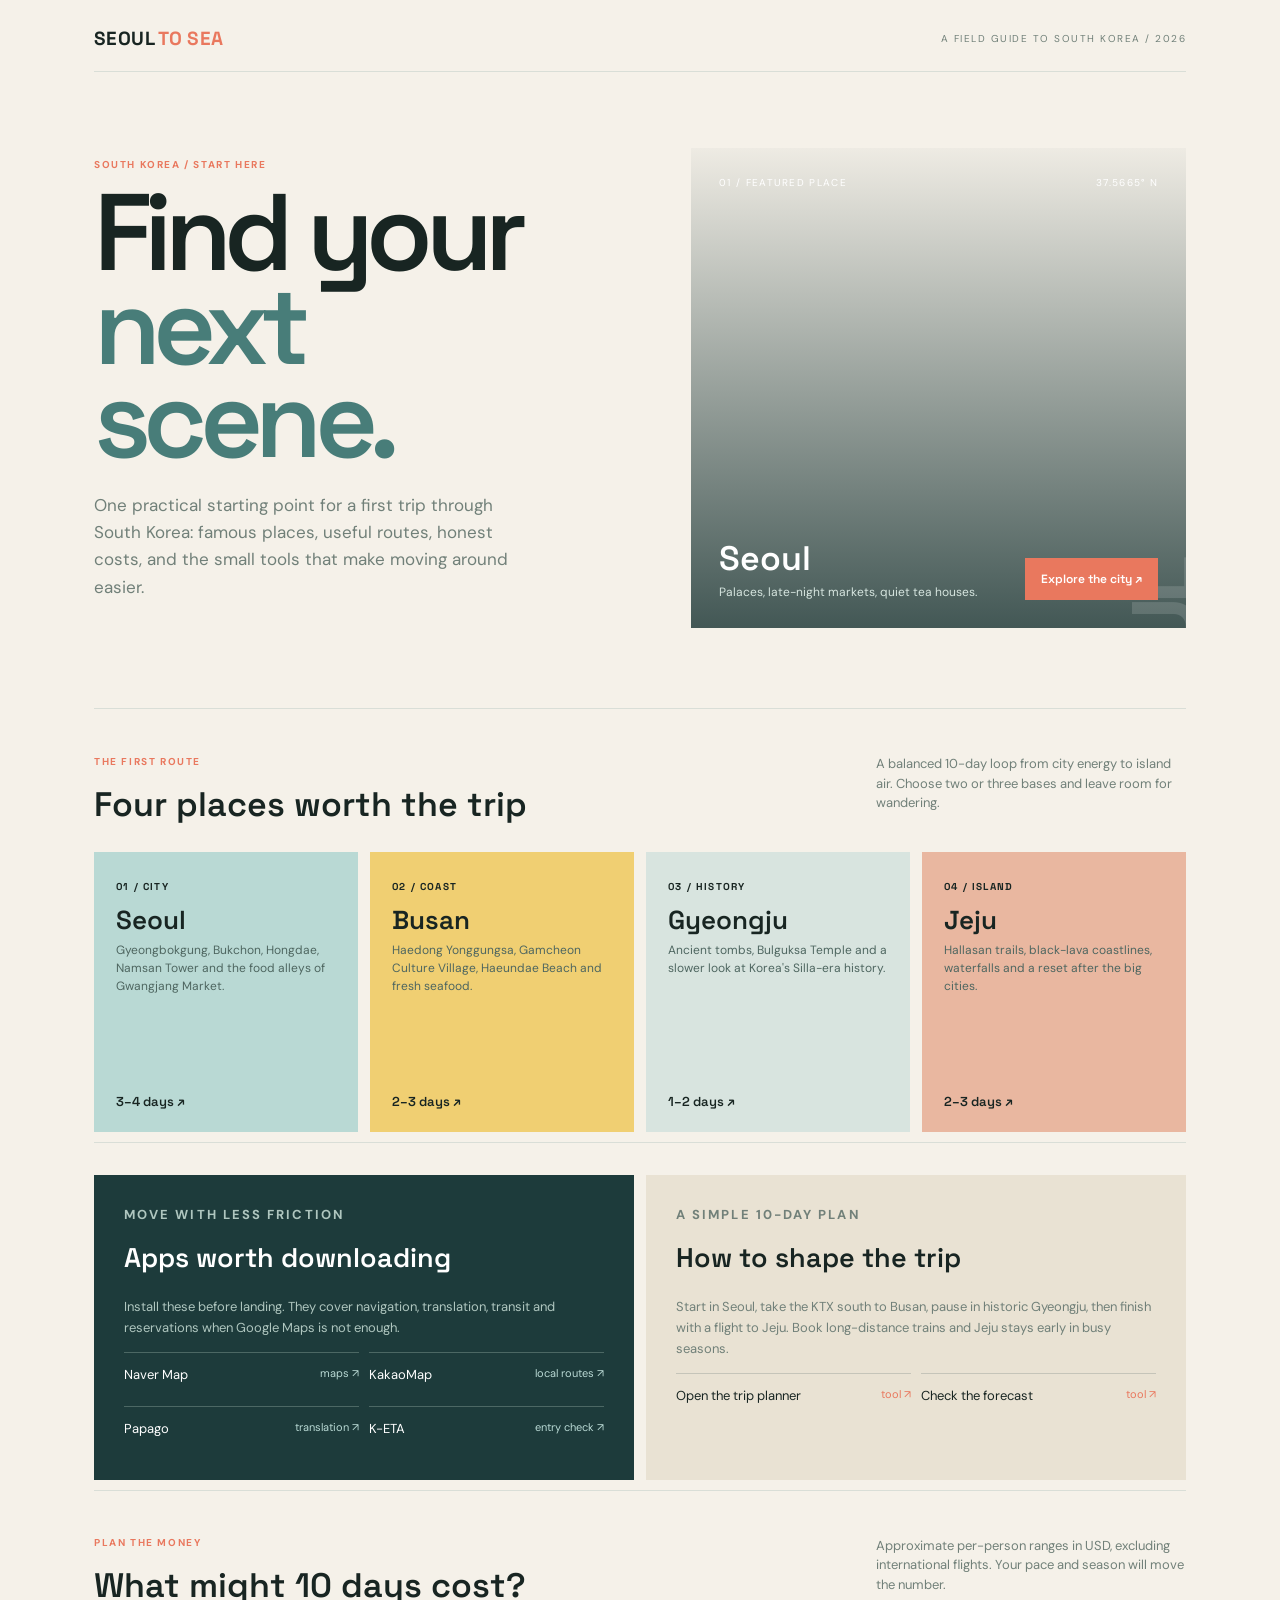
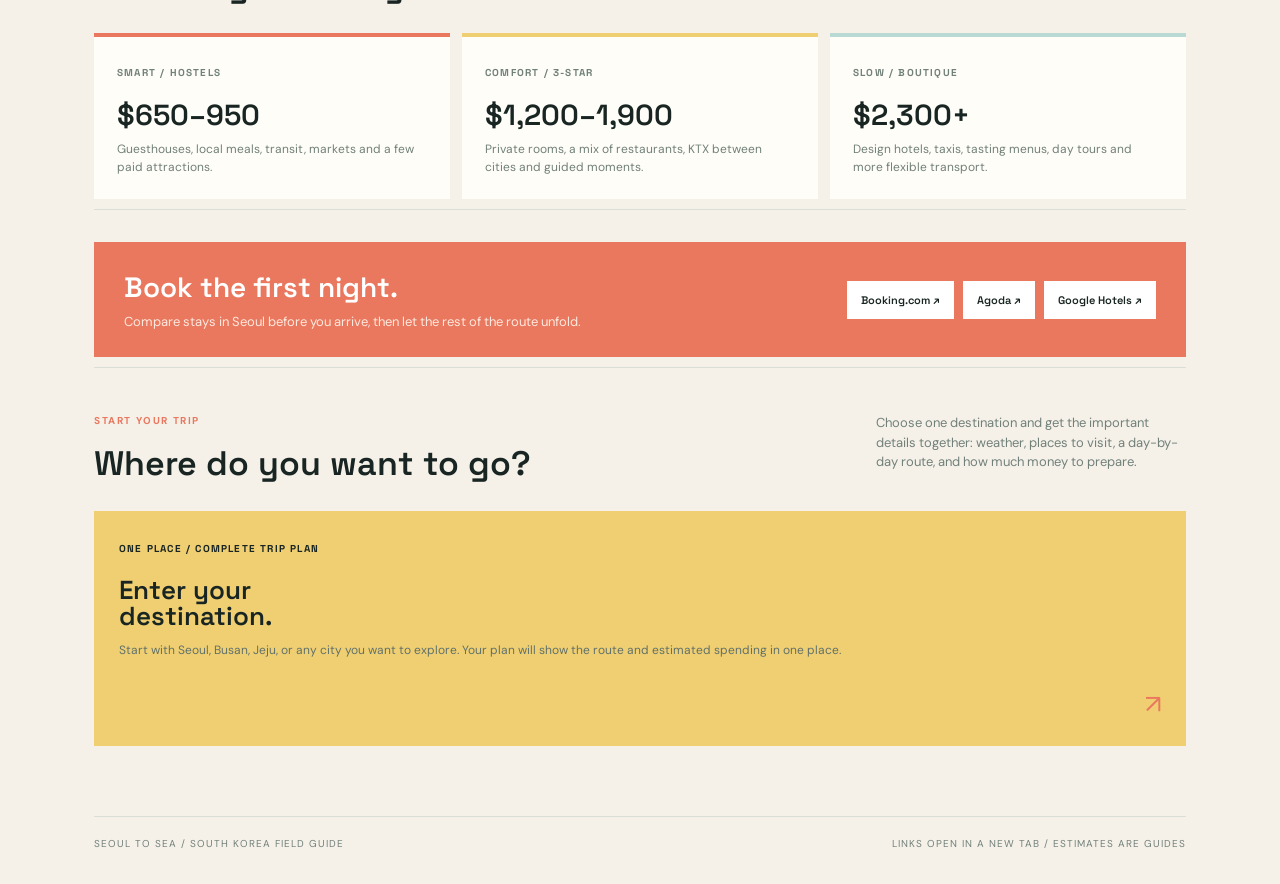
==== index.html @ e96b9b13 "changed parts in js" ====
<!DOCTYPE html>
<html lang="en">
 <head>
  <meta charset="utf-8"/>
  <meta content="width=device-width, initial-scale=1.0" name="viewport"/>
  <title>
   Seoul to Sea / Korea Trip Guide
  </title>
  <link href="https://fonts.googleapis.com" rel="preconnect"/>
  <link crossorigin="" href="https://fonts.gstatic.com" rel="preconnect"/>
  <link href="https://fonts.googleapis.com/css2?family=DM+Sans:wght@400;500;600;700&amp;family=Space+Grotesk:wght@500;600;700&amp;display=swap" rel="stylesheet"/>
  <style>
   *{box-sizing:border-box} :root{--ink:#182522;--muted:#718079;--paper:#f5f1e9;--line:#d9ded7;--sea:#b9d9d4;--coral:#e9785e;--sun:#f0cf72;--night:#1d3b3b} body{margin:0;background:var(--paper);color:var(--ink);font-family:'DM Sans',sans-serif}.hub{max-width:1220px;margin:auto;padding:26px 5vw 34px}.top{display:flex;justify-content:space-between;align-items:center;border-bottom:1px solid var(--line);padding-bottom:20px}.logo{font:700 19px 'Space Grotesk';letter-spacing:.02em}.logo span{color:var(--coral)}.tag{font-size:10px;letter-spacing:.15em;color:var(--muted)}.hero{min-height:590px;padding:76px 0 70px;display:grid;grid-template-columns:1fr 1fr;gap:8vw;align-items:end}.hero-copy{align-self:center}.eyebrow{font-size:10px;letter-spacing:.16em;color:var(--coral);font-weight:700;margin:0 0 15px}.hero h1{font:600 clamp(58px,8.5vw,112px)/.86 'Space Grotesk';letter-spacing:-.07em;margin:0 0 25px}.hero h1 em{font-style:normal;color:#487d79}.hero-copy>p:last-child{color:var(--muted);font-size:17px;line-height:1.6;max-width:425px}.hero-visual{min-height:480px;padding:28px;display:flex;flex-direction:column;justify-content:space-between;color:white;background:linear-gradient(180deg,rgba(22,49,48,.03),rgba(22,49,48,.8)),url('https://images.unsplash.com/photo-1538485399081-7c897f7b3e2f?auto=format&fit=crop&w=1200&q=85') center/cover;position:relative;overflow:hidden}.hero-visual:after{content:'SEOUL';position:absolute;right:-14px;bottom:66px;font:700 90px/.8 'Space Grotesk';letter-spacing:-.08em;color:#ffffff25;transform:rotate(-90deg);transform-origin:bottom right}.visual-top,.visual-bottom{position:relative;z-index:1;display:flex;justify-content:space-between;align-items:start}.visual-top span,.visual-bottom span{font-size:10px;letter-spacing:.13em}.visual-bottom{align-items:end}.visual-bottom h2{font:600 34px/1 'Space Grotesk';margin:0 0 8px}.visual-bottom p{font-size:12px;margin:0;color:#d6e5df}.visual-bottom a{color:white;background:var(--coral);padding:13px 16px;text-decoration:none;font:600 12px 'Space Grotesk'}.section{border-top:1px solid var(--line);padding:32px 0 0;margin-top:10px}.section-heading{display:flex;justify-content:space-between;align-items:end;margin-bottom:26px}.section-heading h2{font:600 34px 'Space Grotesk';margin:0}.section-note{color:var(--muted);font-size:13px;max-width:310px;line-height:1.5}.route-grid{display:grid;grid-template-columns:repeat(4,1fr);gap:12px}.route{min-height:280px;padding:22px;display:flex;flex-direction:column;justify-content:space-between;text-decoration:none;color:var(--ink);background:var(--sea);transition:transform .25s}.route:hover{transform:translateY(-5px)}.route:nth-child(2){background:var(--sun)}.route:nth-child(3){background:#d8e4df}.route:nth-child(4){background:#e9b7a0}.route small{font:700 10px 'Space Grotesk';letter-spacing:.12em}.route h3{font:600 26px/1 'Space Grotesk';margin:12px 0 8px}.route p{color:#4e6660;font-size:12px;line-height:1.5;margin:0}.route strong{font:600 13px 'Space Grotesk'}.info-grid{display:grid;grid-template-columns:1fr 1fr;gap:12px}.info-panel{background:var(--night);color:white;padding:30px}.info-panel.light{background:#e9e2d3;color:var(--ink)}.info-panel h3{font:600 27px 'Space Grotesk';margin:0 0 22px}.info-panel p{color:#afc6bf;font-size:13px;line-height:1.6}.light p{color:var(--muted)}.app-links{display:grid;grid-template-columns:repeat(2,1fr);gap:10px}.app-link{display:flex;justify-content:space-between;gap:12px;border-top:1px solid #4c6864;padding:13px 0;color:white;text-decoration:none;font-size:13px}.app-link span{color:var(--sea);font-size:11px}.light .app-link{border-color:#c5c4b9;color:var(--ink)}.light .app-link span{color:var(--coral)}.budget{display:grid;grid-template-columns:repeat(3,1fr);gap:12px}.budget-card{padding:23px;background:#fffdf8;border-top:4px solid var(--coral)}.budget-card:nth-child(2){border-color:var(--sun)}.budget-card:nth-child(3){border-color:var(--sea)}.budget-card small{font:700 10px 'Space Grotesk';letter-spacing:.12em;color:var(--muted)}.budget-card strong{display:block;font:600 29px 'Space Grotesk';margin:15px 0 7px}.budget-card p{font-size:12px;color:var(--muted);line-height:1.5;margin:0}.booking{display:flex;justify-content:space-between;align-items:center;gap:30px;background:var(--coral);color:white;padding:27px 30px}.booking h2{font:600 28px 'Space Grotesk';margin:0 0 8px}.booking p{font-size:13px;margin:0;color:#ffe8de}.booking-links{display:flex;gap:9px;flex-wrap:wrap}.booking-links a{background:white;color:var(--ink);padding:12px 14px;text-decoration:none;font:600 11px 'Space Grotesk'}.apps{display:grid;grid-template-columns:repeat(3,1fr);gap:12px}.app{min-height:235px;padding:25px;display:flex;flex-direction:column;justify-content:space-between;text-decoration:none;color:var(--ink);transition:transform .25s}.app:hover{transform:translateY(-5px)}.app:nth-child(1){background:var(--sea)}.app:nth-child(2){background:var(--sun)}.app:nth-child(3){background:#d8e4df}.app small{font:700 10px 'Space Grotesk';letter-spacing:.12em}.app h2{font:600 26px/1 'Space Grotesk';margin:20px 0 0}.app p{font-size:12px;color:#60716a;line-height:1.5}.arrow{font-size:26px;align-self:end;color:var(--coral)}footer{margin-top:70px;padding-top:20px;border-top:1px solid var(--line);color:var(--muted);font-size:10px;letter-spacing:.1em;display:flex;justify-content:space-between}@media(max-width:780px){.hub{padding:18px 22px}.tag{display:none}.hero{grid-template-columns:1fr;padding:58px 0 50px;gap:35px;min-height:auto}.hero-visual{min-height:410px}.route-grid,.budget{grid-template-columns:repeat(2,1fr)}.info-grid{grid-template-columns:1fr}.booking{display:block}.booking-links{margin-top:20px}.apps{grid-template-columns:1fr}.app{min-height:180px}.section-heading{display:block}.section-note{margin-top:12px}footer{gap:15px;line-height:1.5}}@media(max-width:480px){.route-grid,.budget{grid-template-columns:1fr}.hero-visual{min-height:370px;padding:20px}.visual-bottom{display:block}.visual-bottom a{display:inline-block;margin-top:20px}.hero-visual:after{font-size:70px}}
  </style>
 </head>
 <body>
  <main class="hub">
   <header class="top">
    <div class="logo">
     SEOUL
     <span>
      TO SEA
     </span>
    </div>
    <div class="tag">
     A FIELD GUIDE TO SOUTH KOREA / 2026
    </div>
   </header>
   <section class="hero">
    <div class="hero-copy">
     <p class="eyebrow">
      SOUTH KOREA / START HERE
     </p>
     <h1>
      Find your
      <br/>
      <em>
       next scene.
      </em>
     </h1>
     <p>
      One practical starting point for a first trip through South Korea: famous places, useful routes, honest costs, and the small tools that make moving around easier.
     </p>
    </div>
    <div class="hero-visual">
     <div class="visual-top">
      <span>
       01 / FEATURED PLACE
      </span>
      <span>
       37.5665° N
      </span>
     </div>
     <div class="visual-bottom">
      <div>
       <h2>
        Seoul
       </h2>
       <p>
        Palaces, late-night markets, quiet tea houses.
       </p>
      </div>
      <a href="https://english.visitseoul.net/" rel="noreferrer" target="_blank">
       Explore the city ↗
      </a>
     </div>
    </div>
   </section>
   <section class="section">
    <div class="section-heading">
     <div>
      <p class="eyebrow">
       THE FIRST ROUTE
      </p>
      <h2>
       Four places worth the trip
      </h2>
     </div>
     <p class="section-note">
      A balanced 10-day loop from city energy to island air. Choose two or three bases and leave room for wandering.
     </p>
    </div>
    <div class="route-grid">
     <a class="route" href="https://english.visitseoul.net/" rel="noreferrer" target="_blank">
      <div>
       <small>
        01 / CITY
       </small>
       <h3>
        Seoul
       </h3>
       <p>
        Gyeongbokgung, Bukchon, Hongdae, Namsan Tower and the food alleys of Gwangjang Market.
       </p>
      </div>
      <strong>
       3–4 days ↗
      </strong>
     </a>
     <a class="route" href="https://english.visitbusan.net/" rel="noreferrer" target="_blank">
      <div>
       <small>
        02 / COAST
       </small>
       <h3>
        Busan
       </h3>
       <p>
        Haedong Yonggungsa, Gamcheon Culture Village, Haeundae Beach and fresh seafood.
       </p>
      </div>
      <strong>
       2–3 days ↗
      </strong>
     </a>
     <a class="route" href="https://english.visitkorea.or.kr/enu/ATR/SI_ENG_2_1_1.jsp?cid=264184" rel="noreferrer" target="_blank">
      <div>
       <small>
        03 / HISTORY
       </small>
       <h3>
        Gyeongju
       </h3>
       <p>
        Ancient tombs, Bulguksa Temple and a slower look at Korea's Silla-era history.
       </p>
      </div>
      <strong>
       1–2 days ↗
      </strong>
     </a>
     <a class="route" href="https://www.visitjeju.net/en" rel="noreferrer" target="_blank">
      <div>
       <small>
        04 / ISLAND
       </small>
       <h3>
        Jeju
       </h3>
       <p>
        Hallasan trails, black-lava coastlines, waterfalls and a reset after the big cities.
       </p>
      </div>
      <strong>
       2–3 days ↗
      </strong>
     </a>
    </div>
   </section>
   <section class="section">
    <div class="info-grid">
     <div class="info-panel">
      <p class="eyebrow">
       MOVE WITH LESS FRICTION
      </p>
      <h3>
       Apps worth downloading
      </h3>
      <p>
       Install these before landing. They cover navigation, translation, transit and reservations when Google Maps is not enough.
      </p>
      <div class="app-links">
       <a class="app-link" href="https://map.naver.com/" rel="noreferrer" target="_blank">
        Naver Map
        <span>
         maps ↗
        </span>
       </a>
       <a class="app-link" href="https://map.kakao.com/" rel="noreferrer" target="_blank">
        KakaoMap
        <span>
         local routes ↗
        </span>
       </a>
       <a class="app-link" href="https://papago.naver.com/" rel="noreferrer" target="_blank">
        Papago
        <span>
         translation ↗
        </span>
       </a>
       <a class="app-link" href="https://www.k-eta.go.kr/" rel="noreferrer" target="_blank">
        K-ETA
        <span>
         entry check ↗
        </span>
       </a>
      </div>
     </div>
     <div class="info-panel light">
      <p class="eyebrow">
       A SIMPLE 10-DAY PLAN
      </p>
      <h3>
       How to shape the trip
      </h3>
      <p>
       Start in Seoul, take the KTX south to Busan, pause in historic Gyeongju, then finish with a flight to Jeju. Book long-distance trains and Jeju stays early in busy seasons.
      </p>
      <div class="app-links">
       <a class="app-link" href="trip-planner/">
        Open the trip planner
        <span>
         tool ↗
        </span>
       </a>
       <a class="app-link" href="weather-travel/">
        Check the forecast
        <span>
         tool ↗
        </span>
       </a>
      </div>
     </div>
    </div>
   </section>
   <section class="section">
    <div class="section-heading">
     <div>
      <p class="eyebrow">
       PLAN THE MONEY
      </p>
      <h2>
       What might 10 days cost?
      </h2>
     </div>
     <p class="section-note">
      Approximate per-person ranges in USD, excluding international flights. Your pace and season will move the number.
     </p>
    </div>
    <div class="budget">
     <div class="budget-card">
      <small>
       SMART / HOSTELS
      </small>
      <strong>
       $650–950
      </strong>
      <p>
       Guesthouses, local meals, transit, markets and a few paid attractions.
      </p>
     </div>
     <div class="budget-card">
      <small>
       COMFORT / 3-STAR
      </small>
      <strong>
       $1,200–1,900
      </strong>
      <p>
       Private rooms, a mix of restaurants, KTX between cities and guided moments.
      </p>
     </div>
     <div class="budget-card">
      <small>
       SLOW / BOUTIQUE
      </small>
      <strong>
       $2,300+
      </strong>
      <p>
       Design hotels, taxis, tasting menus, day tours and more flexible transport.
      </p>
     </div>
    </div>
   </section>
   <section class="section">
    <div class="booking">
     <div>
      <h2>
       Book the first night.
      </h2>
      <p>
       Compare stays in Seoul before you arrive, then let the rest of the route unfold.
      </p>
     </div>
     <div class="booking-links">
      <a href="https://www.booking.com/city/kr/seoul.html" rel="noreferrer" target="_blank">
       Booking.com ↗
      </a>
      <a href="https://www.agoda.com/city/seoul-kr.html" rel="noreferrer" target="_blank">
       Agoda ↗
      </a>
      <a href="https://www.google.com/travel/hotels/Seoul" rel="noreferrer" target="_blank">
       Google Hotels ↗
      </a>
     </div>
    </div>
   </section>
   <section class="section">
    <div class="section-heading">
     <div>
      <p class="eyebrow">
       START YOUR TRIP
      </p>
      <h2>
       Where do you want to go?
      </h2>
     </div>
     <p class="section-note">
      Choose one destination and get the important details together: weather, places to visit, a day-by-day route, and how much money to prepare.
     </p>
    </div>
    <a class="app single-tool" href="trip-planner/">
     <div>
      <small>
       ONE PLACE / COMPLETE TRIP PLAN
      </small>
      <h2>
       Enter your
       <br/>
       destination.
      </h2>
      <p>
       Start with Seoul, Busan, Jeju, or any city you want to explore. Your plan will show the route and estimated spending in one place.
      </p>
     </div>
     <span class="arrow">
      ↗
     </span>
    </a>
   </section>
   <footer>
    <span>
     SEOUL TO SEA / SOUTH KOREA FIELD GUIDE
    </span>
    <span>
     LINKS OPEN IN A NEW TAB / ESTIMATES ARE GUIDES
    </span>
   </footer>
  </main>
 </body>
</html>
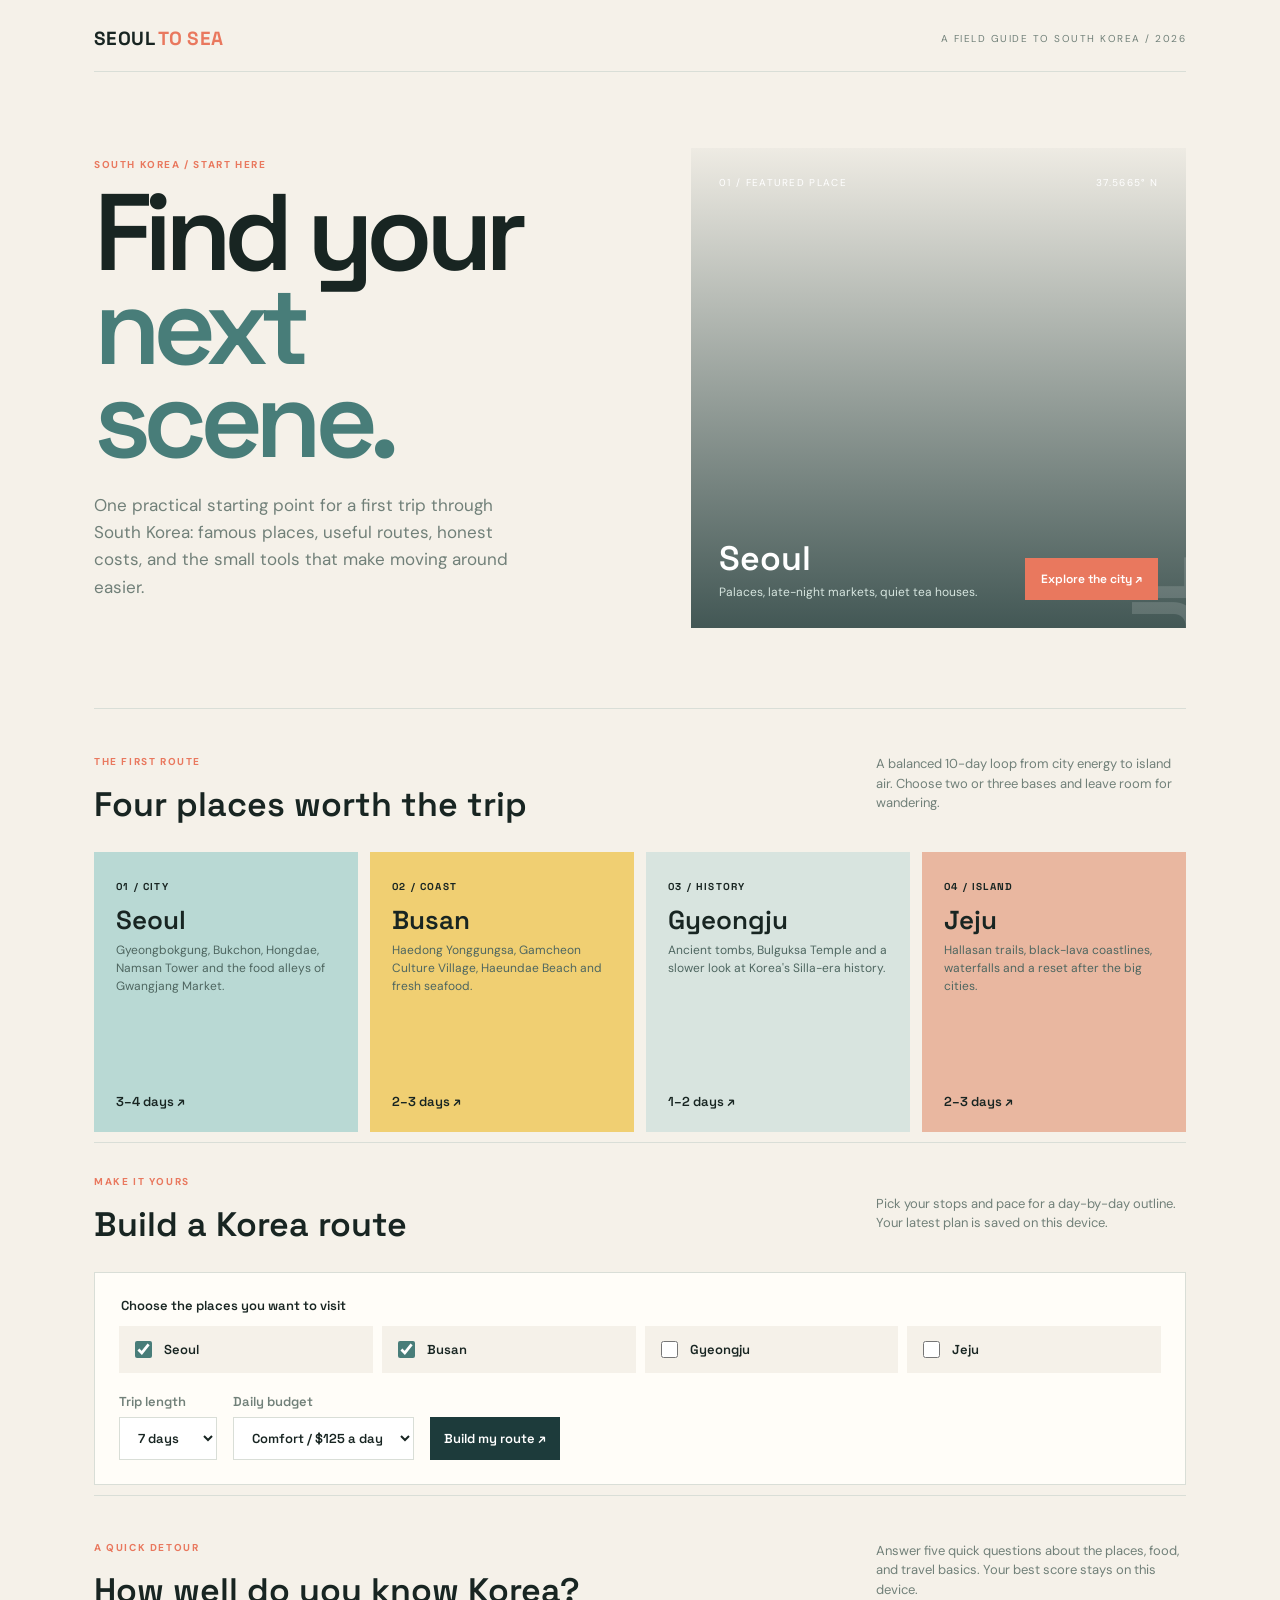
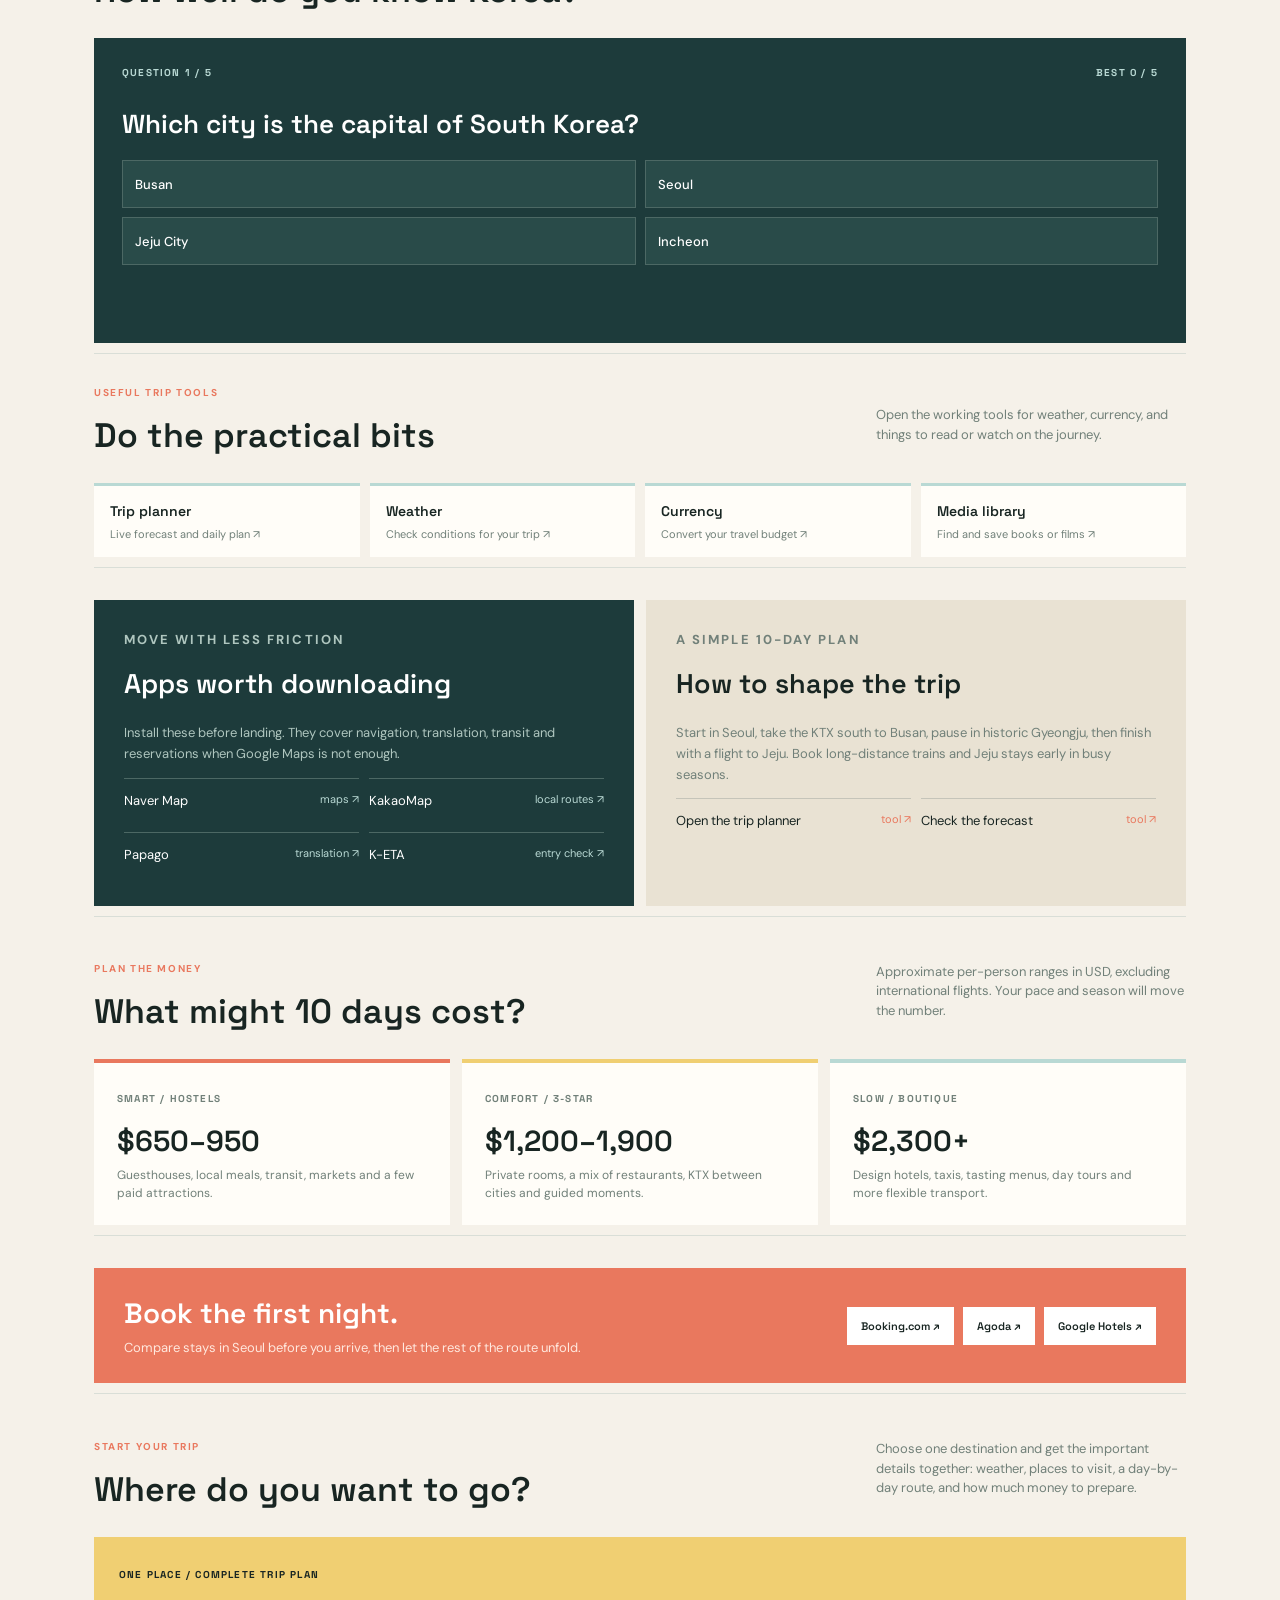
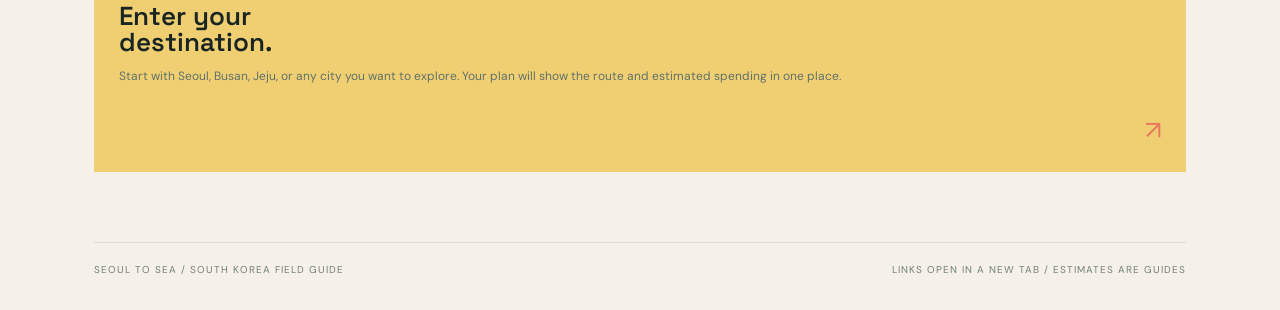
==== commit 7881bc51: "add interactive trip builder and travel quiz sections to enhance user experience" ====
--- a/index.html
+++ b/index.html
@@ -11,6 +11,7 @@
   <link href="https://fonts.googleapis.com/css2?family=DM+Sans:wght@400;500;600;700&amp;family=Space+Grotesk:wght@500;600;700&amp;display=swap" rel="stylesheet"/>
   <style>
    *{box-sizing:border-box} :root{--ink:#182522;--muted:#718079;--paper:#f5f1e9;--line:#d9ded7;--sea:#b9d9d4;--coral:#e9785e;--sun:#f0cf72;--night:#1d3b3b} body{margin:0;background:var(--paper);color:var(--ink);font-family:'DM Sans',sans-serif}.hub{max-width:1220px;margin:auto;padding:26px 5vw 34px}.top{display:flex;justify-content:space-between;align-items:center;border-bottom:1px solid var(--line);padding-bottom:20px}.logo{font:700 19px 'Space Grotesk';letter-spacing:.02em}.logo span{color:var(--coral)}.tag{font-size:10px;letter-spacing:.15em;color:var(--muted)}.hero{min-height:590px;padding:76px 0 70px;display:grid;grid-template-columns:1fr 1fr;gap:8vw;align-items:end}.hero-copy{align-self:center}.eyebrow{font-size:10px;letter-spacing:.16em;color:var(--coral);font-weight:700;margin:0 0 15px}.hero h1{font:600 clamp(58px,8.5vw,112px)/.86 'Space Grotesk';letter-spacing:-.07em;margin:0 0 25px}.hero h1 em{font-style:normal;color:#487d79}.hero-copy>p:last-child{color:var(--muted);font-size:17px;line-height:1.6;max-width:425px}.hero-visual{min-height:480px;padding:28px;display:flex;flex-direction:column;justify-content:space-between;color:white;background:linear-gradient(180deg,rgba(22,49,48,.03),rgba(22,49,48,.8)),url('https://images.unsplash.com/photo-1538485399081-7c897f7b3e2f?auto=format&fit=crop&w=1200&q=85') center/cover;position:relative;overflow:hidden}.hero-visual:after{content:'SEOUL';position:absolute;right:-14px;bottom:66px;font:700 90px/.8 'Space Grotesk';letter-spacing:-.08em;color:#ffffff25;transform:rotate(-90deg);transform-origin:bottom right}.visual-top,.visual-bottom{position:relative;z-index:1;display:flex;justify-content:space-between;align-items:start}.visual-top span,.visual-bottom span{font-size:10px;letter-spacing:.13em}.visual-bottom{align-items:end}.visual-bottom h2{font:600 34px/1 'Space Grotesk';margin:0 0 8px}.visual-bottom p{font-size:12px;margin:0;color:#d6e5df}.visual-bottom a{color:white;background:var(--coral);padding:13px 16px;text-decoration:none;font:600 12px 'Space Grotesk'}.section{border-top:1px solid var(--line);padding:32px 0 0;margin-top:10px}.section-heading{display:flex;justify-content:space-between;align-items:end;margin-bottom:26px}.section-heading h2{font:600 34px 'Space Grotesk';margin:0}.section-note{color:var(--muted);font-size:13px;max-width:310px;line-height:1.5}.route-grid{display:grid;grid-template-columns:repeat(4,1fr);gap:12px}.route{min-height:280px;padding:22px;display:flex;flex-direction:column;justify-content:space-between;text-decoration:none;color:var(--ink);background:var(--sea);transition:transform .25s}.route:hover{transform:translateY(-5px)}.route:nth-child(2){background:var(--sun)}.route:nth-child(3){background:#d8e4df}.route:nth-child(4){background:#e9b7a0}.route small{font:700 10px 'Space Grotesk';letter-spacing:.12em}.route h3{font:600 26px/1 'Space Grotesk';margin:12px 0 8px}.route p{color:#4e6660;font-size:12px;line-height:1.5;margin:0}.route strong{font:600 13px 'Space Grotesk'}.info-grid{display:grid;grid-template-columns:1fr 1fr;gap:12px}.info-panel{background:var(--night);color:white;padding:30px}.info-panel.light{background:#e9e2d3;color:var(--ink)}.info-panel h3{font:600 27px 'Space Grotesk';margin:0 0 22px}.info-panel p{color:#afc6bf;font-size:13px;line-height:1.6}.light p{color:var(--muted)}.app-links{display:grid;grid-template-columns:repeat(2,1fr);gap:10px}.app-link{display:flex;justify-content:space-between;gap:12px;border-top:1px solid #4c6864;padding:13px 0;color:white;text-decoration:none;font-size:13px}.app-link span{color:var(--sea);font-size:11px}.light .app-link{border-color:#c5c4b9;color:var(--ink)}.light .app-link span{color:var(--coral)}.budget{display:grid;grid-template-columns:repeat(3,1fr);gap:12px}.budget-card{padding:23px;background:#fffdf8;border-top:4px solid var(--coral)}.budget-card:nth-child(2){border-color:var(--sun)}.budget-card:nth-child(3){border-color:var(--sea)}.budget-card small{font:700 10px 'Space Grotesk';letter-spacing:.12em;color:var(--muted)}.budget-card strong{display:block;font:600 29px 'Space Grotesk';margin:15px 0 7px}.budget-card p{font-size:12px;color:var(--muted);line-height:1.5;margin:0}.booking{display:flex;justify-content:space-between;align-items:center;gap:30px;background:var(--coral);color:white;padding:27px 30px}.booking h2{font:600 28px 'Space Grotesk';margin:0 0 8px}.booking p{font-size:13px;margin:0;color:#ffe8de}.booking-links{display:flex;gap:9px;flex-wrap:wrap}.booking-links a{background:white;color:var(--ink);padding:12px 14px;text-decoration:none;font:600 11px 'Space Grotesk'}.apps{display:grid;grid-template-columns:repeat(3,1fr);gap:12px}.app{min-height:235px;padding:25px;display:flex;flex-direction:column;justify-content:space-between;text-decoration:none;color:var(--ink);transition:transform .25s}.app:hover{transform:translateY(-5px)}.app:nth-child(1){background:var(--sea)}.app:nth-child(2){background:var(--sun)}.app:nth-child(3){background:#d8e4df}.app small{font:700 10px 'Space Grotesk';letter-spacing:.12em}.app h2{font:600 26px/1 'Space Grotesk';margin:20px 0 0}.app p{font-size:12px;color:#60716a;line-height:1.5}.arrow{font-size:26px;align-self:end;color:var(--coral)}footer{margin-top:70px;padding-top:20px;border-top:1px solid var(--line);color:var(--muted);font-size:10px;letter-spacing:.1em;display:flex;justify-content:space-between}@media(max-width:780px){.hub{padding:18px 22px}.tag{display:none}.hero{grid-template-columns:1fr;padding:58px 0 50px;gap:35px;min-height:auto}.hero-visual{min-height:410px}.route-grid,.budget{grid-template-columns:repeat(2,1fr)}.info-grid{grid-template-columns:1fr}.booking{display:block}.booking-links{margin-top:20px}.apps{grid-template-columns:1fr}.app{min-height:180px}.section-heading{display:block}.section-note{margin-top:12px}footer{gap:15px;line-height:1.5}}@media(max-width:480px){.route-grid,.budget{grid-template-columns:1fr}.hero-visual{min-height:370px;padding:20px}.visual-bottom{display:block}.visual-bottom a{display:inline-block;margin-top:20px}.hero-visual:after{font-size:70px}}
+   .interactive-section{scroll-margin-top:24px}.trip-form{background:#fffdf8;padding:24px;border:1px solid var(--line)}.trip-form fieldset{border:0;padding:0;margin:0 0 20px}.trip-form legend,.trip-form label{font:600 13px 'Space Grotesk'}.stop-options{display:grid;grid-template-columns:repeat(4,1fr);gap:9px;margin-top:12px}.stop-option{display:flex;align-items:center;gap:9px;background:#f5f1e9;padding:12px;cursor:pointer}.stop-option input{accent-color:#487d79;width:17px;height:17px}.trip-settings{display:flex;gap:16px;align-items:end;flex-wrap:wrap}.trip-settings label{display:grid;gap:7px;color:var(--muted)}.trip-settings select,.trip-form button,.game-next,.clear-trip{min-height:43px;padding:0 14px;border:1px solid var(--line);background:white;color:var(--ink);font:600 13px 'Space Grotesk'}.trip-form button,.game-next,.clear-trip{border:0;background:var(--night);color:white;cursor:pointer}.trip-result{margin-top:15px}.trip-result:empty{display:none}.trip-result-card{padding:22px;background:#e4efe7}.trip-result-card h3{font:600 22px 'Space Grotesk';margin:0 0 8px}.trip-result-card>p{color:var(--muted);font-size:13px;line-height:1.5}.generated-days{display:grid;grid-template-columns:repeat(2,1fr);gap:8px;margin:18px 0}.generated-day{background:#fffdf8;padding:14px}.generated-day small{color:var(--coral);font:700 10px 'Space Grotesk';letter-spacing:.1em}.generated-day strong{display:block;margin:7px 0;font:600 15px 'Space Grotesk'}.generated-day p{margin:0;color:var(--muted);font-size:12px;line-height:1.5}.game-card{background:var(--night);color:white;padding:28px}.game-top{display:flex;justify-content:space-between;gap:16px;color:var(--sea);font:700 10px 'Space Grotesk';letter-spacing:.12em}.game-card h3{font:600 26px/1.2 'Space Grotesk';margin:30px 0 20px}.game-options{display:grid;grid-template-columns:repeat(2,1fr);gap:9px}.game-option{min-height:48px;padding:12px;text-align:left;background:#294b49;color:white;border:1px solid #4c6864;font:500 13px 'DM Sans';cursor:pointer}.game-option:hover,.game-option:focus-visible{border-color:var(--sun)}.game-option[aria-pressed="true"]{background:#487d79;border-color:var(--sea)}.game-option:disabled{cursor:default;opacity:.8}.game-option.is-correct{background:#346744;border-color:#93d6a4;opacity:1}.game-option.is-wrong{background:#7a4438;border-color:#e9785e;opacity:1}.game-feedback{min-height:24px;color:#d6e5df;font-size:13px;line-height:1.5}.game-actions{display:flex;align-items:center;gap:14px;flex-wrap:wrap}.game-next{background:var(--coral)}.toolbox{display:grid;grid-template-columns:repeat(4,1fr);gap:10px}.toolbox a{padding:16px;background:#fffdf8;border-top:3px solid var(--sea);color:var(--ink);text-decoration:none;font:600 14px 'Space Grotesk'}.toolbox a span{display:block;margin-top:7px;color:var(--muted);font:400 11px 'DM Sans'}.toolbox a:hover{border-color:var(--coral)}@media(max-width:780px){.stop-options,.toolbox{grid-template-columns:repeat(2,1fr)}}@media(max-width:480px){.stop-options,.generated-days,.game-options,.toolbox{grid-template-columns:1fr}.trip-settings{align-items:stretch}.trip-settings label,.trip-settings select,.trip-form button{width:100%}}
   </style>
  </head>
  <body>
@@ -146,6 +147,77 @@
       </strong>
      </a>
     </div>
+   </section>
+   <section class="section interactive-section" id="trip-builder">
+    <div class="section-heading">
+     <div>
+      <p class="eyebrow">MAKE IT YOURS</p>
+      <h2>Build a Korea route</h2>
+     </div>
+     <p class="section-note">Pick your stops and pace for a day-by-day outline. Your latest plan is saved on this device.</p>
+    </div>
+    <form class="trip-form" id="trip-form">
+     <fieldset>
+      <legend>Choose the places you want to visit</legend>
+      <div class="stop-options">
+       <label class="stop-option"><input type="checkbox" name="stop" value="Seoul" checked/> Seoul</label>
+       <label class="stop-option"><input type="checkbox" name="stop" value="Busan" checked/> Busan</label>
+       <label class="stop-option"><input type="checkbox" name="stop" value="Gyeongju"/> Gyeongju</label>
+       <label class="stop-option"><input type="checkbox" name="stop" value="Jeju"/> Jeju</label>
+      </div>
+     </fieldset>
+     <div class="trip-settings">
+      <label for="trip-days">Trip length
+       <select id="trip-days" name="days">
+        <option value="3">3 days</option>
+        <option value="5">5 days</option>
+        <option value="7" selected>7 days</option>
+        <option value="10">10 days</option>
+        <option value="14">14 days</option>
+       </select>
+      </label>
+      <label for="trip-pace">Daily budget
+       <select id="trip-pace" name="pace">
+        <option value="smart">Smart / $55 a day</option>
+        <option value="comfort" selected>Comfort / $125 a day</option>
+        <option value="slow">Slow / $230 a day</option>
+       </select>
+      </label>
+      <button type="submit">Build my route ↗</button>
+     </div>
+    </form>
+    <div class="trip-result" id="trip-result" aria-live="polite"></div>
+   </section>
+   <section class="section interactive-section" id="travel-game">
+    <div class="section-heading">
+     <div>
+      <p class="eyebrow">A QUICK DETOUR</p>
+      <h2>How well do you know Korea?</h2>
+     </div>
+     <p class="section-note">Answer five quick questions about the places, food, and travel basics. Your best score stays on this device.</p>
+    </div>
+    <div class="game-card">
+     <div class="game-top"><span id="game-progress">QUESTION 1 / 5</span><span id="game-best">BEST 0 / 5</span></div>
+     <h3 id="game-question"></h3>
+     <div class="game-options" id="game-options" role="group" aria-label="Answer choices"></div>
+     <p class="game-feedback" id="game-feedback" aria-live="polite"></p>
+     <div class="game-actions"><button class="game-next" id="game-next" type="button" hidden>Next question</button></div>
+    </div>
+   </section>
+   <section class="section">
+    <div class="section-heading">
+     <div>
+      <p class="eyebrow">USEFUL TRIP TOOLS</p>
+      <h2>Do the practical bits</h2>
+     </div>
+     <p class="section-note">Open the working tools for weather, currency, and things to read or watch on the journey.</p>
+    </div>
+    <nav class="toolbox" aria-label="Travel tools">
+     <a href="trip-planner/">Trip planner<span>Live forecast and daily plan ↗</span></a>
+     <a href="weather-travel/">Weather<span>Check conditions for your trip ↗</span></a>
+     <a href="currency-converter/">Currency<span>Convert your travel budget ↗</span></a>
+     <a href="media-library/">Media library<span>Find and save books or films ↗</span></a>
+    </nav>
    </section>
    <section class="section">
     <div class="info-grid">
@@ -328,6 +400,138 @@
     </span>
    </footer>
   </main>
+  <script>
+   const stopDetails = {
+    Seoul: 'Gyeongbokgung Palace and a lively market evening',
+    Busan: 'Gamcheon Culture Village and the coast at Haeundae',
+    Gyeongju: 'Bulguksa Temple and the ancient tomb park',
+    Jeju: 'A volcanic coastline and a waterfall walk'
+   };
+   const paceBudgets = { smart: 55, comfort: 125, slow: 230 };
+   const tripForm = document.getElementById('trip-form');
+   const tripResult = document.getElementById('trip-result');
+
+   function renderTrip(plan) {
+    const stops = plan.stops;
+    const days = Array.from({ length: plan.days }, (_, dayIndex) => {
+     const dayStops = plan.days < stops.length
+      ? stops.filter((_, stopIndex) => Math.floor(stopIndex * plan.days / stops.length) === dayIndex)
+      : [stops[Math.min(stops.length - 1, Math.floor(dayIndex * stops.length / plan.days))]];
+     return `<article class="generated-day"><small>DAY ${String(dayIndex + 1).padStart(2, '0')}</small><strong>${dayStops.join(' + ')}</strong><p>${dayStops.map((stop) => stopDetails[stop]).join(' · ')}</p></article>`;
+    }).join('');
+    const total = plan.days * paceBudgets[plan.pace];
+    tripResult.innerHTML = `<div class="trip-result-card"><h3>Your ${plan.days}-day Korea outline</h3><p>${stops.join(' → ')} · about $${total.toLocaleString()} per person for meals, local transport, and activities. Flights and accommodation are not included.</p><div class="generated-days">${days}</div><button class="clear-trip" id="clear-trip" type="button">Clear saved route</button></div>`;
+    document.getElementById('clear-trip').addEventListener('click', () => {
+     localStorage.removeItem('korea-field-guide-plan-v1');
+     tripResult.innerHTML = '';
+    });
+   }
+
+   tripForm.addEventListener('submit', (event) => {
+    event.preventDefault();
+    const stops = Array.from(tripForm.querySelectorAll('input[name="stop"]:checked'), (input) => input.value);
+    if (!stops.length) {
+     tripResult.innerHTML = '<p role="alert">Choose at least one place to build your route.</p>';
+     return;
+    }
+    const plan = {
+     stops,
+     days: Number(tripForm.elements.days.value),
+     pace: tripForm.elements.pace.value
+    };
+    localStorage.setItem('korea-field-guide-plan-v1', JSON.stringify(plan));
+    renderTrip(plan);
+   });
+
+   const savedTrip = localStorage.getItem('korea-field-guide-plan-v1');
+   if (savedTrip) {
+    const plan = JSON.parse(savedTrip);
+    if (Array.isArray(plan.stops) && plan.stops.length && plan.stops.every((stop) => Object.hasOwn(stopDetails, stop))
+     && [3, 5, 7, 10, 14].includes(plan.days) && Object.hasOwn(paceBudgets, plan.pace)) {
+     tripForm.querySelectorAll('input[name="stop"]').forEach((input) => {
+      input.checked = plan.stops.includes(input.value);
+     });
+     tripForm.elements.days.value = String(plan.days);
+     tripForm.elements.pace.value = plan.pace;
+     renderTrip(plan);
+    }
+   }
+
+   const questions = [
+    { question: 'Which city is the capital of South Korea?', options: ['Busan', 'Seoul', 'Jeju City', 'Incheon'], answer: 1, note: 'Seoul is South Korea’s capital and largest city.' },
+    { question: 'Which destination is a volcanic island known for Hallasan?', options: ['Jeju', 'Gyeongju', 'Suwon', 'Daegu'], answer: 0, note: 'Jeju is a volcanic island; Hallasan is South Korea’s highest mountain.' },
+    { question: 'What is the name of South Korea’s high-speed rail service?', options: ['Shinkansen', 'TGV', 'KTX', 'AVE'], answer: 2, note: 'KTX trains connect Seoul with cities including Busan.' },
+    { question: 'What is bibimbap?', options: ['A rice dish with mixed toppings', 'A sweet rice drink', 'A noodle soup', 'A savory pancake'], answer: 0, note: 'Bibimbap combines rice with vegetables and other toppings.' },
+    { question: 'N Seoul Tower overlooks which city?', options: ['Busan', 'Seoul', 'Jeonju', 'Daejeon'], answer: 1, note: 'The tower sits on Namsan in central Seoul.' }
+   ];
+   const gameQuestion = document.getElementById('game-question');
+   const gameOptions = document.getElementById('game-options');
+   const gameFeedback = document.getElementById('game-feedback');
+   const gameProgress = document.getElementById('game-progress');
+   const gameBest = document.getElementById('game-best');
+   const gameNext = document.getElementById('game-next');
+   let questionIndex = 0;
+   let score = 0;
+   let answered = false;
+   let complete = false;
+   let bestScore = Number(localStorage.getItem('korea-travel-quiz-best') || 0);
+   gameBest.textContent = `BEST ${bestScore} / ${questions.length}`;
+
+   function showQuestion() {
+    const item = questions[questionIndex];
+    answered = false;
+    gameProgress.textContent = `QUESTION ${questionIndex + 1} / ${questions.length}`;
+    gameQuestion.textContent = item.question;
+    gameOptions.innerHTML = item.options.map((option, index) =>
+     `<button class="game-option" type="button" data-answer="${index}" aria-pressed="false">${option}</button>`
+    ).join('');
+    gameFeedback.textContent = '';
+    gameNext.hidden = true;
+    gameNext.textContent = questionIndex === questions.length - 1 ? 'See your result' : 'Next question';
+   }
+
+   gameOptions.addEventListener('click', (event) => {
+    const button = event.target.closest('button[data-answer]');
+    if (!button || answered) return;
+    answered = true;
+    const item = questions[questionIndex];
+    const correct = Number(button.dataset.answer) === item.answer;
+    if (correct) score += 1;
+    gameOptions.querySelectorAll('button').forEach((option) => {
+     option.disabled = true;
+     option.setAttribute('aria-pressed', String(option === button));
+     if (Number(option.dataset.answer) === item.answer) option.classList.add('is-correct');
+    });
+    if (!correct) button.classList.add('is-wrong');
+    gameFeedback.textContent = `${correct ? 'That’s right!' : 'Not quite.'} ${item.note}`;
+    gameNext.hidden = false;
+   });
+
+   gameNext.addEventListener('click', () => {
+    if (complete) {
+     questionIndex = 0;
+     score = 0;
+     complete = false;
+     showQuestion();
+     return;
+    }
+    if (questionIndex < questions.length - 1) {
+     questionIndex += 1;
+     showQuestion();
+     return;
+    }
+    complete = true;
+    gameProgress.textContent = 'ROUND COMPLETE';
+    gameQuestion.textContent = `You scored ${score} out of ${questions.length}.`;
+    gameOptions.innerHTML = '';
+    gameFeedback.textContent = score === questions.length ? 'Perfect score — you’re ready to explore.' : 'Play again to beat your best.';
+    bestScore = Math.max(bestScore, score);
+    localStorage.setItem('korea-travel-quiz-best', String(bestScore));
+    gameBest.textContent = `BEST ${bestScore} / ${questions.length}`;
+    gameNext.textContent = 'Play again';
+   });
+
+   showQuestion();
+  </script>
  </body>
 </html>
-
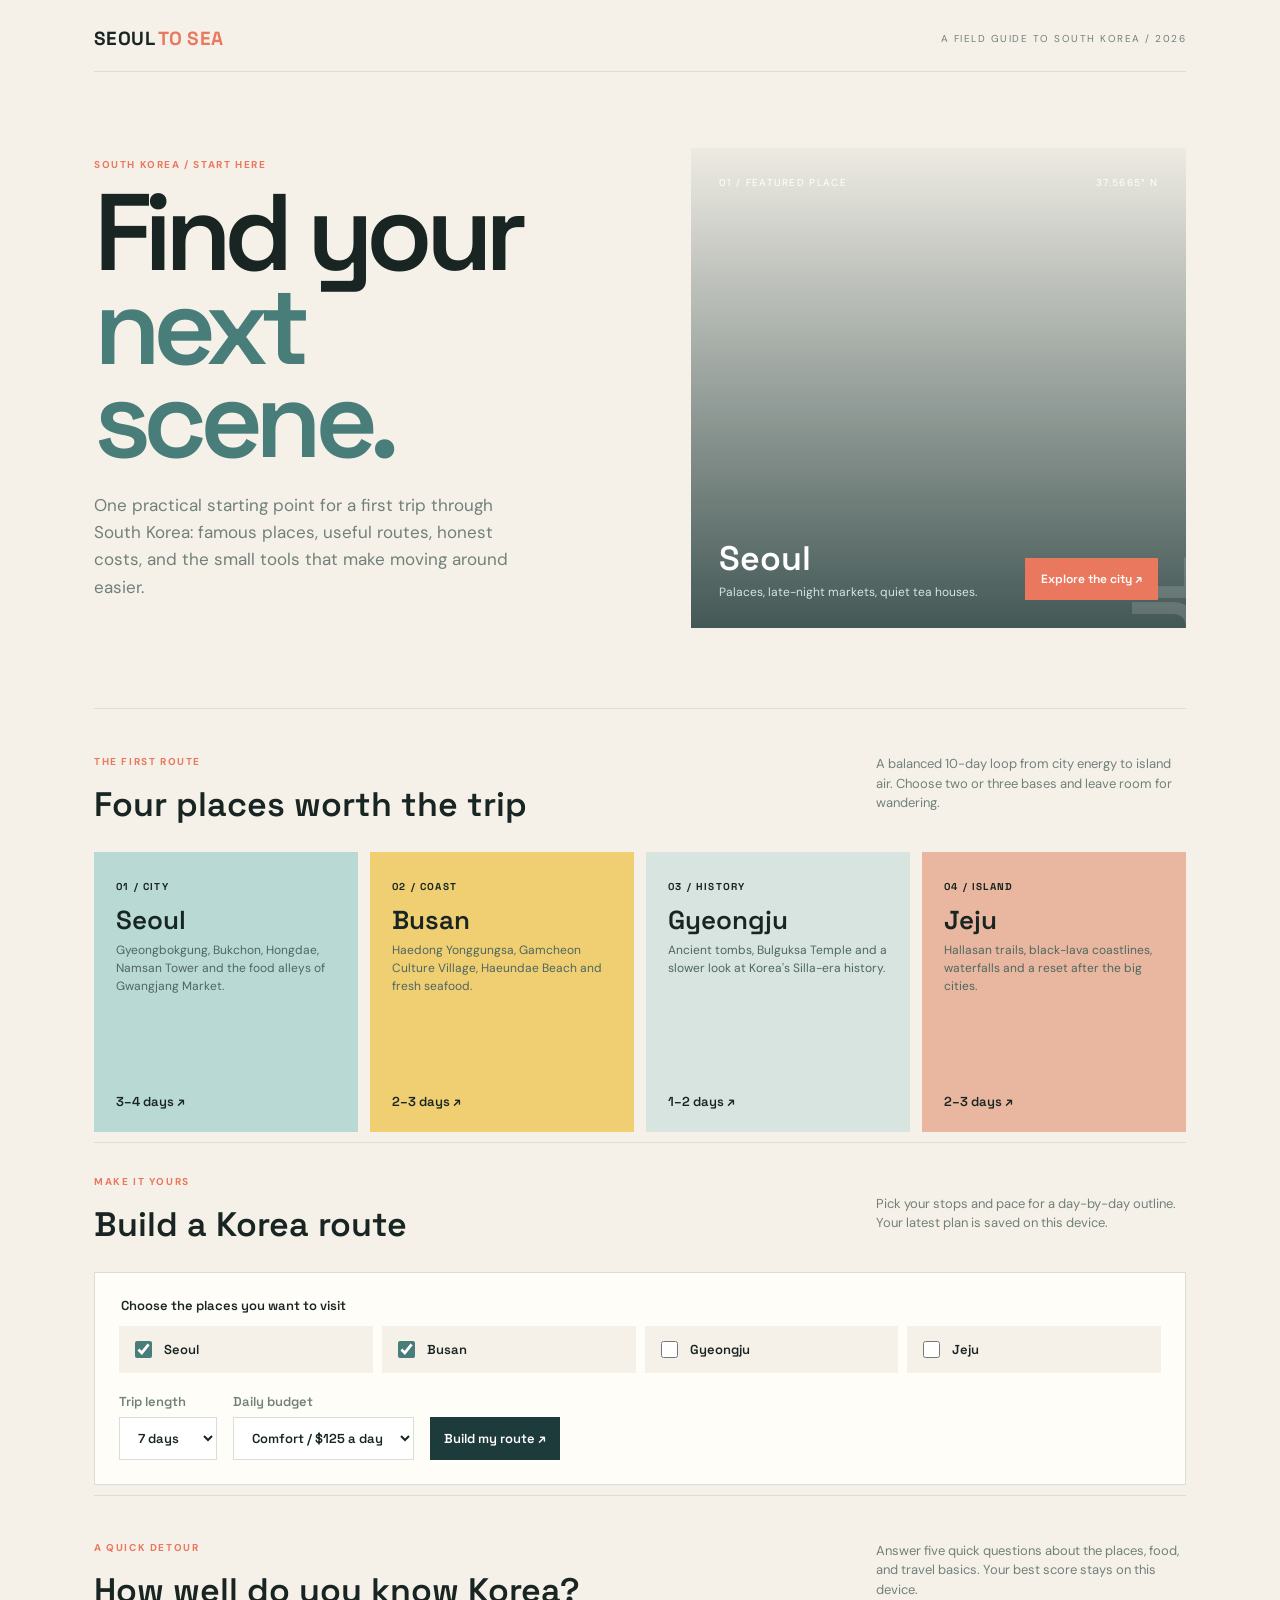
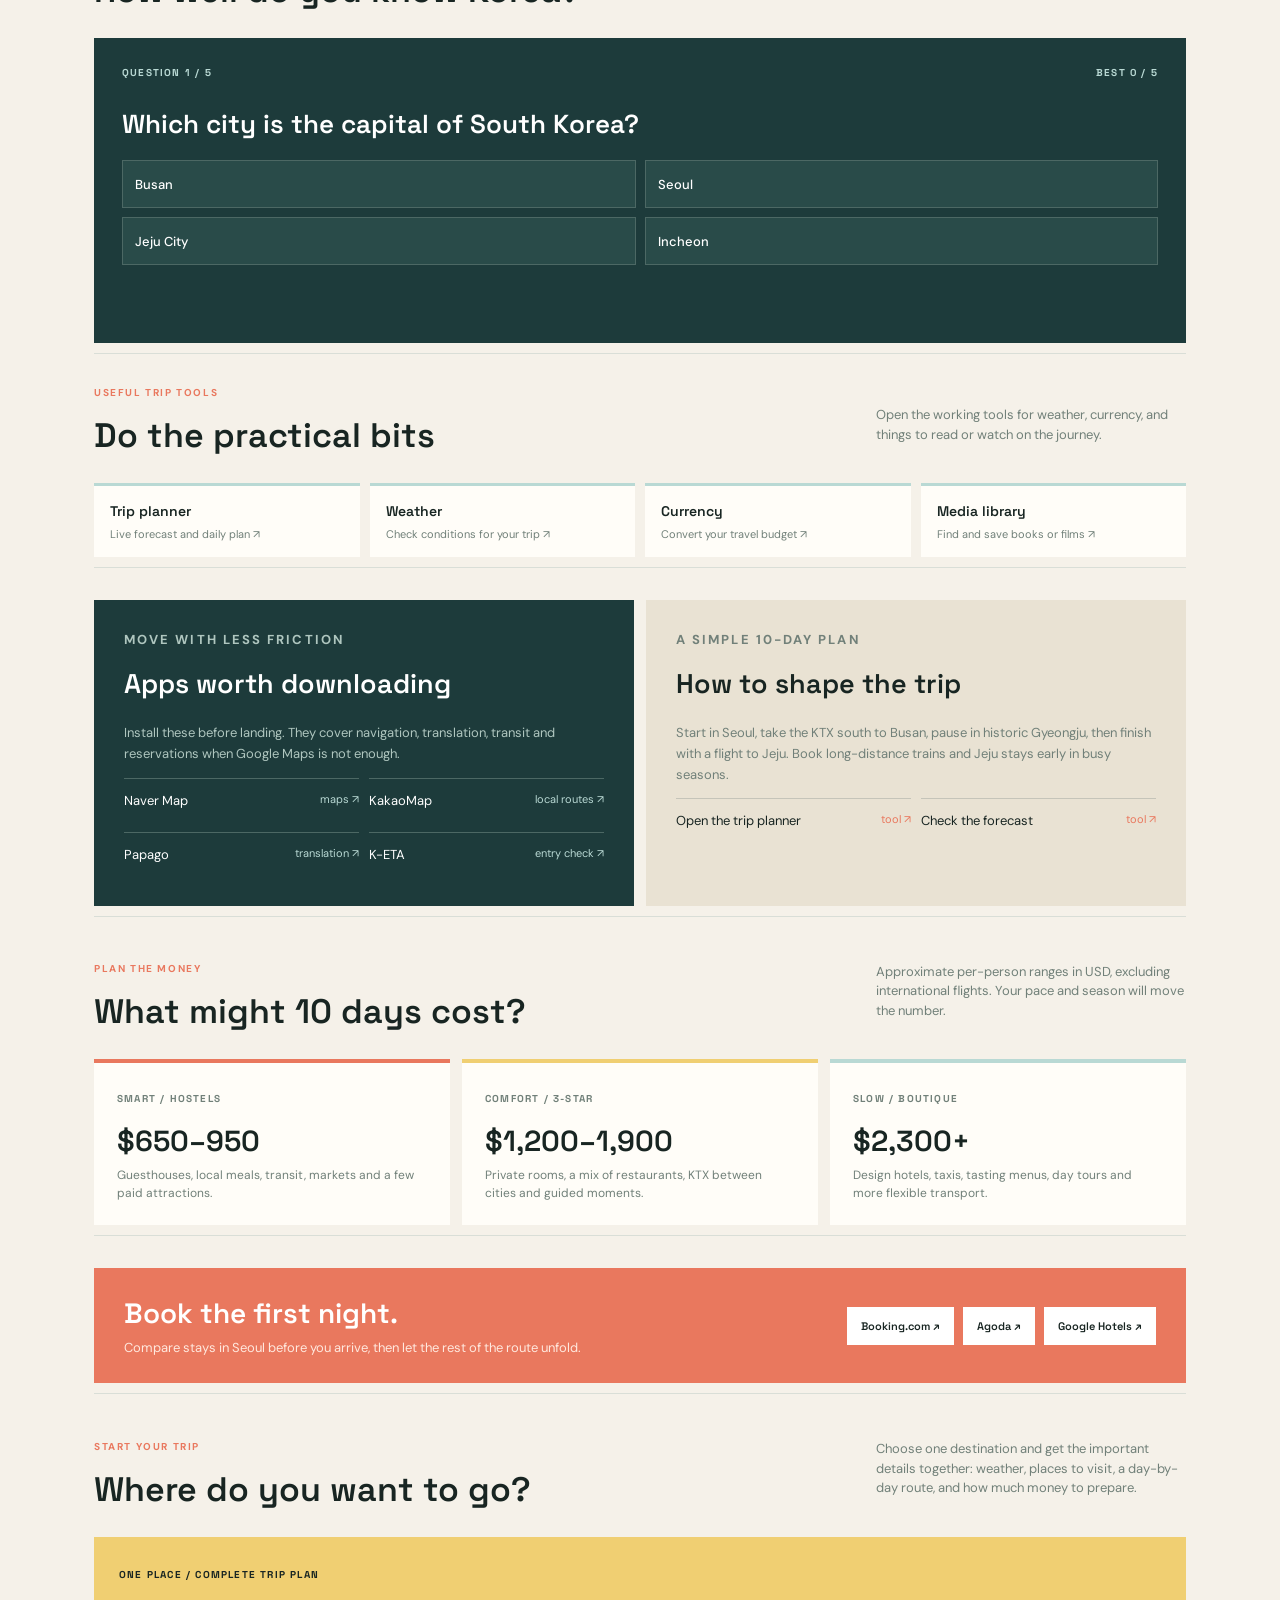
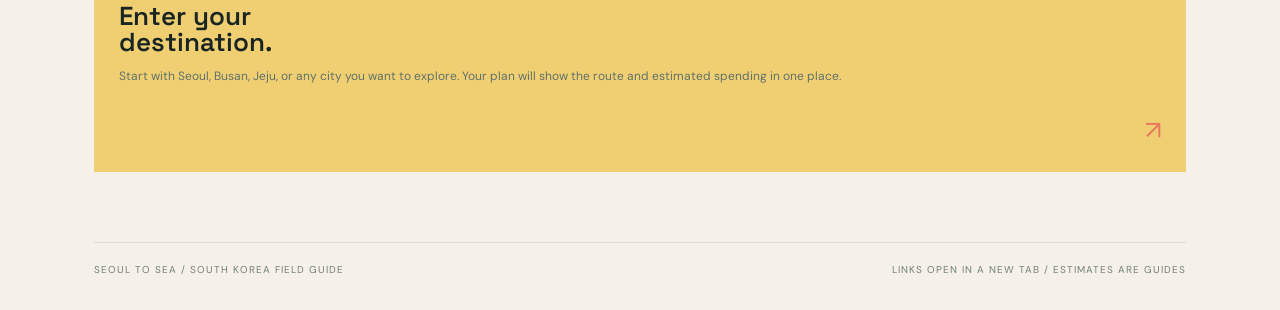
==== commit b5999e9a: "feat: add trip planner application with country and city search, nearby place suggestions, and budge" ====
--- a/index.html
+++ b/index.html
@@ -13,6 +13,7 @@
    *{box-sizing:border-box} :root{--ink:#182522;--muted:#718079;--paper:#f5f1e9;--line:#d9ded7;--sea:#b9d9d4;--coral:#e9785e;--sun:#f0cf72;--night:#1d3b3b} body{margin:0;background:var(--paper);color:var(--ink);font-family:'DM Sans',sans-serif}.hub{max-width:1220px;margin:auto;padding:26px 5vw 34px}.top{display:flex;justify-content:space-between;align-items:center;border-bottom:1px solid var(--line);padding-bottom:20px}.logo{font:700 19px 'Space Grotesk';letter-spacing:.02em}.logo span{color:var(--coral)}.tag{font-size:10px;letter-spacing:.15em;color:var(--muted)}.hero{min-height:590px;padding:76px 0 70px;display:grid;grid-template-columns:1fr 1fr;gap:8vw;align-items:end}.hero-copy{align-self:center}.eyebrow{font-size:10px;letter-spacing:.16em;color:var(--coral);font-weight:700;margin:0 0 15px}.hero h1{font:600 clamp(58px,8.5vw,112px)/.86 'Space Grotesk';letter-spacing:-.07em;margin:0 0 25px}.hero h1 em{font-style:normal;color:#487d79}.hero-copy>p:last-child{color:var(--muted);font-size:17px;line-height:1.6;max-width:425px}.hero-visual{min-height:480px;padding:28px;display:flex;flex-direction:column;justify-content:space-between;color:white;background:linear-gradient(180deg,rgba(22,49,48,.03),rgba(22,49,48,.8)),url('https://images.unsplash.com/photo-1538485399081-7c897f7b3e2f?auto=format&fit=crop&w=1200&q=85') center/cover;position:relative;overflow:hidden}.hero-visual:after{content:'SEOUL';position:absolute;right:-14px;bottom:66px;font:700 90px/.8 'Space Grotesk';letter-spacing:-.08em;color:#ffffff25;transform:rotate(-90deg);transform-origin:bottom right}.visual-top,.visual-bottom{position:relative;z-index:1;display:flex;justify-content:space-between;align-items:start}.visual-top span,.visual-bottom span{font-size:10px;letter-spacing:.13em}.visual-bottom{align-items:end}.visual-bottom h2{font:600 34px/1 'Space Grotesk';margin:0 0 8px}.visual-bottom p{font-size:12px;margin:0;color:#d6e5df}.visual-bottom a{color:white;background:var(--coral);padding:13px 16px;text-decoration:none;font:600 12px 'Space Grotesk'}.section{border-top:1px solid var(--line);padding:32px 0 0;margin-top:10px}.section-heading{display:flex;justify-content:space-between;align-items:end;margin-bottom:26px}.section-heading h2{font:600 34px 'Space Grotesk';margin:0}.section-note{color:var(--muted);font-size:13px;max-width:310px;line-height:1.5}.route-grid{display:grid;grid-template-columns:repeat(4,1fr);gap:12px}.route{min-height:280px;padding:22px;display:flex;flex-direction:column;justify-content:space-between;text-decoration:none;color:var(--ink);background:var(--sea);transition:transform .25s}.route:hover{transform:translateY(-5px)}.route:nth-child(2){background:var(--sun)}.route:nth-child(3){background:#d8e4df}.route:nth-child(4){background:#e9b7a0}.route small{font:700 10px 'Space Grotesk';letter-spacing:.12em}.route h3{font:600 26px/1 'Space Grotesk';margin:12px 0 8px}.route p{color:#4e6660;font-size:12px;line-height:1.5;margin:0}.route strong{font:600 13px 'Space Grotesk'}.info-grid{display:grid;grid-template-columns:1fr 1fr;gap:12px}.info-panel{background:var(--night);color:white;padding:30px}.info-panel.light{background:#e9e2d3;color:var(--ink)}.info-panel h3{font:600 27px 'Space Grotesk';margin:0 0 22px}.info-panel p{color:#afc6bf;font-size:13px;line-height:1.6}.light p{color:var(--muted)}.app-links{display:grid;grid-template-columns:repeat(2,1fr);gap:10px}.app-link{display:flex;justify-content:space-between;gap:12px;border-top:1px solid #4c6864;padding:13px 0;color:white;text-decoration:none;font-size:13px}.app-link span{color:var(--sea);font-size:11px}.light .app-link{border-color:#c5c4b9;color:var(--ink)}.light .app-link span{color:var(--coral)}.budget{display:grid;grid-template-columns:repeat(3,1fr);gap:12px}.budget-card{padding:23px;background:#fffdf8;border-top:4px solid var(--coral)}.budget-card:nth-child(2){border-color:var(--sun)}.budget-card:nth-child(3){border-color:var(--sea)}.budget-card small{font:700 10px 'Space Grotesk';letter-spacing:.12em;color:var(--muted)}.budget-card strong{display:block;font:600 29px 'Space Grotesk';margin:15px 0 7px}.budget-card p{font-size:12px;color:var(--muted);line-height:1.5;margin:0}.booking{display:flex;justify-content:space-between;align-items:center;gap:30px;background:var(--coral);color:white;padding:27px 30px}.booking h2{font:600 28px 'Space Grotesk';margin:0 0 8px}.booking p{font-size:13px;margin:0;color:#ffe8de}.booking-links{display:flex;gap:9px;flex-wrap:wrap}.booking-links a{background:white;color:var(--ink);padding:12px 14px;text-decoration:none;font:600 11px 'Space Grotesk'}.apps{display:grid;grid-template-columns:repeat(3,1fr);gap:12px}.app{min-height:235px;padding:25px;display:flex;flex-direction:column;justify-content:space-between;text-decoration:none;color:var(--ink);transition:transform .25s}.app:hover{transform:translateY(-5px)}.app:nth-child(1){background:var(--sea)}.app:nth-child(2){background:var(--sun)}.app:nth-child(3){background:#d8e4df}.app small{font:700 10px 'Space Grotesk';letter-spacing:.12em}.app h2{font:600 26px/1 'Space Grotesk';margin:20px 0 0}.app p{font-size:12px;color:#60716a;line-height:1.5}.arrow{font-size:26px;align-self:end;color:var(--coral)}footer{margin-top:70px;padding-top:20px;border-top:1px solid var(--line);color:var(--muted);font-size:10px;letter-spacing:.1em;display:flex;justify-content:space-between}@media(max-width:780px){.hub{padding:18px 22px}.tag{display:none}.hero{grid-template-columns:1fr;padding:58px 0 50px;gap:35px;min-height:auto}.hero-visual{min-height:410px}.route-grid,.budget{grid-template-columns:repeat(2,1fr)}.info-grid{grid-template-columns:1fr}.booking{display:block}.booking-links{margin-top:20px}.apps{grid-template-columns:1fr}.app{min-height:180px}.section-heading{display:block}.section-note{margin-top:12px}footer{gap:15px;line-height:1.5}}@media(max-width:480px){.route-grid,.budget{grid-template-columns:1fr}.hero-visual{min-height:370px;padding:20px}.visual-bottom{display:block}.visual-bottom a{display:inline-block;margin-top:20px}.hero-visual:after{font-size:70px}}
    .interactive-section{scroll-margin-top:24px}.trip-form{background:#fffdf8;padding:24px;border:1px solid var(--line)}.trip-form fieldset{border:0;padding:0;margin:0 0 20px}.trip-form legend,.trip-form label{font:600 13px 'Space Grotesk'}.stop-options{display:grid;grid-template-columns:repeat(4,1fr);gap:9px;margin-top:12px}.stop-option{display:flex;align-items:center;gap:9px;background:#f5f1e9;padding:12px;cursor:pointer}.stop-option input{accent-color:#487d79;width:17px;height:17px}.trip-settings{display:flex;gap:16px;align-items:end;flex-wrap:wrap}.trip-settings label{display:grid;gap:7px;color:var(--muted)}.trip-settings select,.trip-form button,.game-next,.clear-trip{min-height:43px;padding:0 14px;border:1px solid var(--line);background:white;color:var(--ink);font:600 13px 'Space Grotesk'}.trip-form button,.game-next,.clear-trip{border:0;background:var(--night);color:white;cursor:pointer}.trip-result{margin-top:15px}.trip-result:empty{display:none}.trip-result-card{padding:22px;background:#e4efe7}.trip-result-card h3{font:600 22px 'Space Grotesk';margin:0 0 8px}.trip-result-card>p{color:var(--muted);font-size:13px;line-height:1.5}.generated-days{display:grid;grid-template-columns:repeat(2,1fr);gap:8px;margin:18px 0}.generated-day{background:#fffdf8;padding:14px}.generated-day small{color:var(--coral);font:700 10px 'Space Grotesk';letter-spacing:.1em}.generated-day strong{display:block;margin:7px 0;font:600 15px 'Space Grotesk'}.generated-day p{margin:0;color:var(--muted);font-size:12px;line-height:1.5}.game-card{background:var(--night);color:white;padding:28px}.game-top{display:flex;justify-content:space-between;gap:16px;color:var(--sea);font:700 10px 'Space Grotesk';letter-spacing:.12em}.game-card h3{font:600 26px/1.2 'Space Grotesk';margin:30px 0 20px}.game-options{display:grid;grid-template-columns:repeat(2,1fr);gap:9px}.game-option{min-height:48px;padding:12px;text-align:left;background:#294b49;color:white;border:1px solid #4c6864;font:500 13px 'DM Sans';cursor:pointer}.game-option:hover,.game-option:focus-visible{border-color:var(--sun)}.game-option[aria-pressed="true"]{background:#487d79;border-color:var(--sea)}.game-option:disabled{cursor:default;opacity:.8}.game-option.is-correct{background:#346744;border-color:#93d6a4;opacity:1}.game-option.is-wrong{background:#7a4438;border-color:#e9785e;opacity:1}.game-feedback{min-height:24px;color:#d6e5df;font-size:13px;line-height:1.5}.game-actions{display:flex;align-items:center;gap:14px;flex-wrap:wrap}.game-next{background:var(--coral)}.toolbox{display:grid;grid-template-columns:repeat(4,1fr);gap:10px}.toolbox a{padding:16px;background:#fffdf8;border-top:3px solid var(--sea);color:var(--ink);text-decoration:none;font:600 14px 'Space Grotesk'}.toolbox a span{display:block;margin-top:7px;color:var(--muted);font:400 11px 'DM Sans'}.toolbox a:hover{border-color:var(--coral)}@media(max-width:780px){.stop-options,.toolbox{grid-template-columns:repeat(2,1fr)}}@media(max-width:480px){.stop-options,.generated-days,.game-options,.toolbox{grid-template-columns:1fr}.trip-settings{align-items:stretch}.trip-settings label,.trip-settings select,.trip-form button{width:100%}}
   </style>
+   <link href="animations.css" rel="stylesheet"/>
  </head>
  <body>
   <main class="hub">
@@ -533,5 +534,6 @@
 
    showQuestion();
   </script>
+  <script defer src="animations.js"></script>
  </body>
 </html>
--- a/animations.css
+++ b/animations.css
@@ -0,0 +1,143 @@
+html {
+  scroll-behavior: smooth;
+}
+
+.top {
+  animation: arrive-from-top 700ms cubic-bezier(0.22, 1, 0.36, 1) both;
+}
+
+.hero-copy > * {
+  animation: arrive-from-bottom 800ms cubic-bezier(0.22, 1, 0.36, 1) both;
+}
+
+.hero-copy .eyebrow {
+  animation-delay: 100ms;
+}
+
+.hero-copy h1 {
+  animation-delay: 180ms;
+}
+
+.hero-copy > p:last-child {
+  animation-delay: 280ms;
+}
+
+.hero-visual {
+  animation:
+    arrive-from-bottom 900ms cubic-bezier(0.22, 1, 0.36, 1) 180ms both,
+    scenery-drift 18s ease-out 700ms both;
+  transition: box-shadow 400ms ease;
+  background-size: 108%;
+}
+
+.hero-visual:hover {
+  box-shadow: 0 20px 55px rgb(29 59 59 / 16%);
+}
+
+.visual-bottom a {
+  transition:
+    transform 220ms ease,
+    background-color 220ms ease;
+}
+
+.visual-bottom a:hover {
+  transform: translateY(-3px);
+  background-color: #d9674d;
+}
+
+.route,
+.app {
+  transition:
+    transform 300ms cubic-bezier(0.22, 1, 0.36, 1),
+    box-shadow 300ms ease;
+}
+
+.route:hover,
+.app:hover {
+  transform: translateY(-6px);
+  box-shadow: 0 14px 30px rgb(29 59 59 / 10%);
+}
+
+.route:focus-visible,
+.app:focus-visible,
+.visual-bottom a:focus-visible,
+.booking-links a:focus-visible,
+.app-link:focus-visible,
+.toolbox a:focus-visible {
+  outline: 2px solid var(--coral);
+  outline-offset: 4px;
+}
+
+.motion-ready [data-reveal] {
+  opacity: 0;
+  transform: translateY(22px);
+  transition:
+    opacity 650ms ease,
+    transform 650ms cubic-bezier(0.22, 1, 0.36, 1);
+}
+
+.motion-ready [data-reveal].is-visible {
+  opacity: 1;
+  transform: translateY(0);
+}
+
+.motion-ready .route-grid > [data-reveal],
+.motion-ready .budget > [data-reveal],
+.motion-ready .apps > [data-reveal],
+.motion-ready .toolbox > [data-reveal] {
+  transition-delay: var(--reveal-delay, 0ms);
+}
+
+@keyframes arrive-from-top {
+  from {
+    opacity: 0;
+    transform: translateY(-12px);
+  }
+
+  to {
+    opacity: 1;
+    transform: translateY(0);
+  }
+}
+
+@keyframes arrive-from-bottom {
+  from {
+    opacity: 0;
+    transform: translateY(24px);
+  }
+
+  to {
+    opacity: 1;
+    transform: translateY(0);
+  }
+}
+
+@keyframes scenery-drift {
+  from {
+    background-size: 108%;
+  }
+
+  to {
+    background-size: 100%;
+  }
+}
+
+@media (prefers-reduced-motion: reduce) {
+  html {
+    scroll-behavior: auto;
+  }
+
+  *,
+  *::before,
+  *::after {
+    animation-duration: 0.01ms !important;
+    animation-iteration-count: 1 !important;
+    scroll-behavior: auto !important;
+    transition-duration: 0.01ms !important;
+  }
+
+  .motion-ready [data-reveal] {
+    opacity: 1;
+    transform: none;
+  }
+}
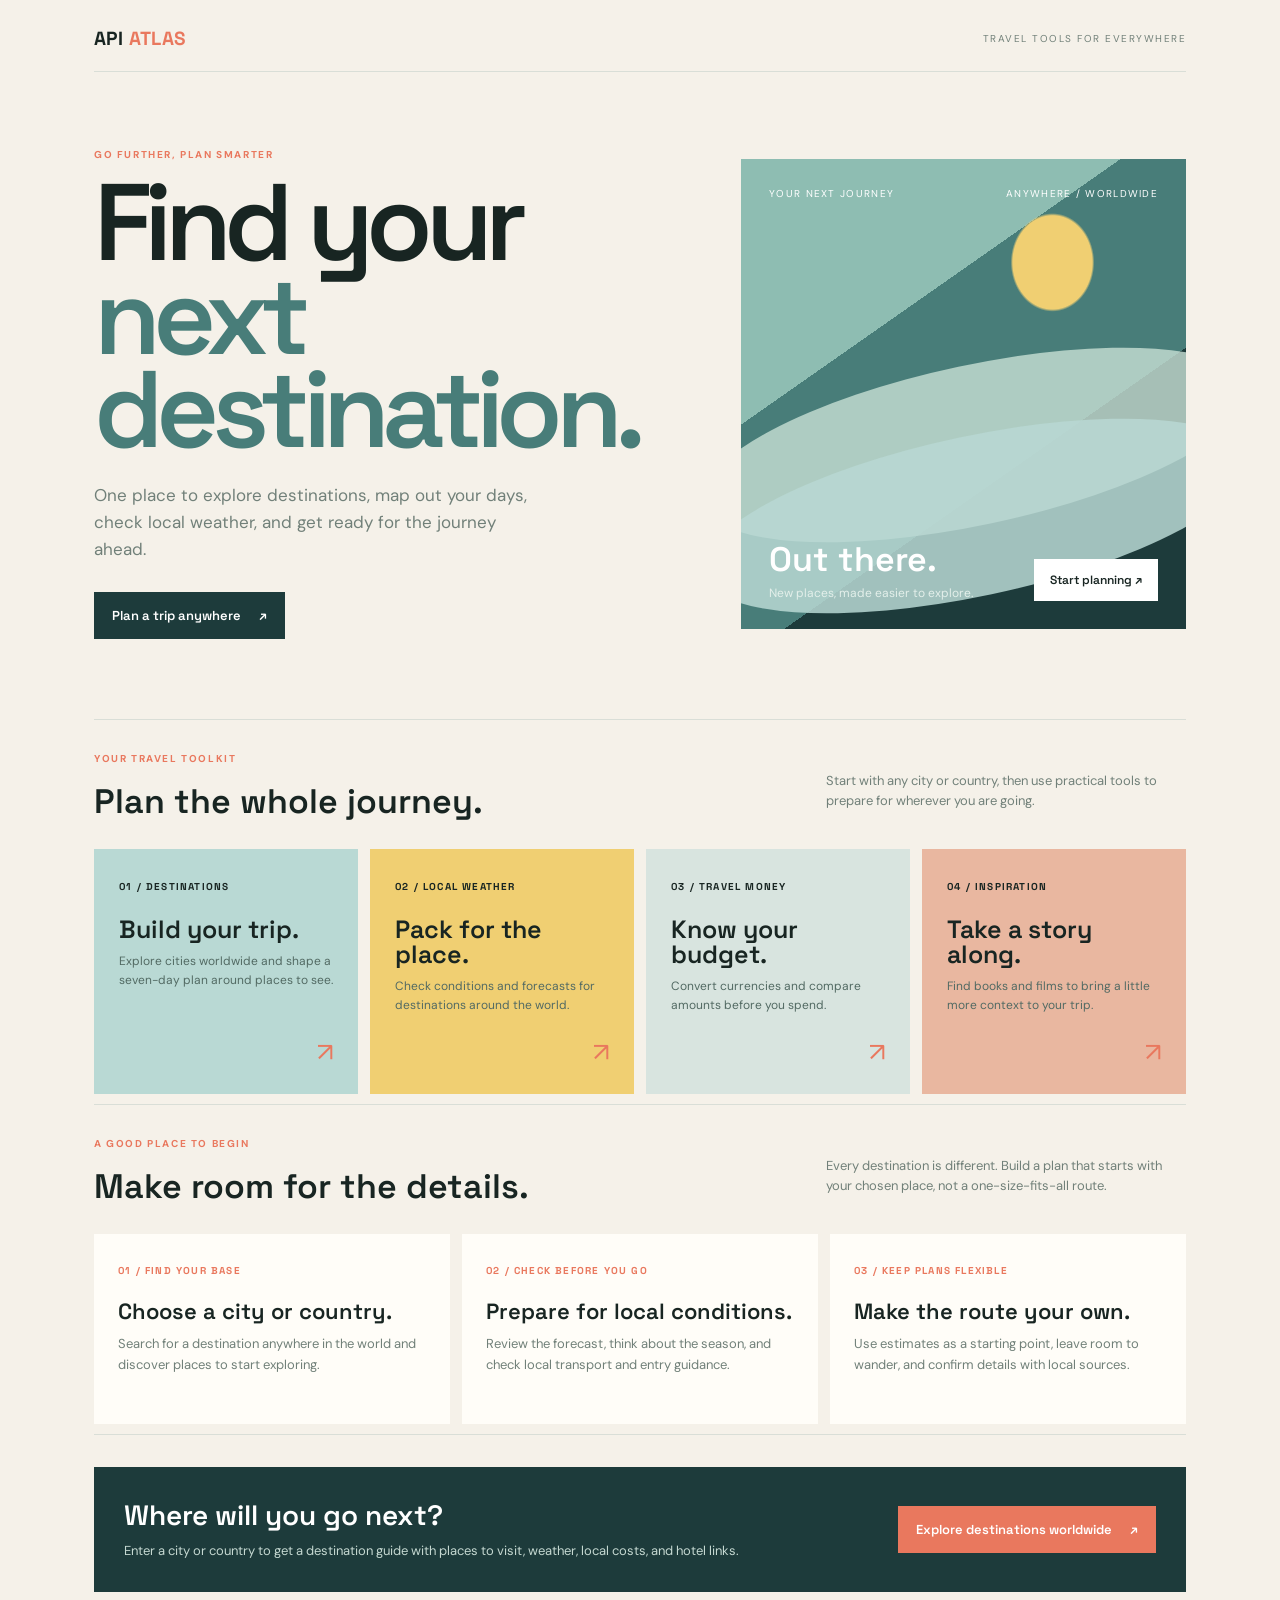
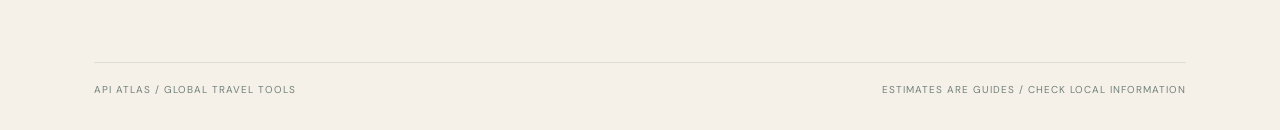
==== commit 9b36ced7: "Remove mid-project presentation page and link from trip planner" ====
--- a/index.html
+++ b/index.html
@@ -3,537 +3,179 @@
  <head>
   <meta charset="utf-8"/>
   <meta content="width=device-width, initial-scale=1.0" name="viewport"/>
-  <title>
-   Seoul to Sea / Korea Trip Guide
-  </title>
+  <meta name="description" content="Plan trips around the world with destination research, local weather, currency tools, and travel inspiration."/>
+  <title>API Atlas / Global Travel Tools</title>
   <link href="https://fonts.googleapis.com" rel="preconnect"/>
   <link crossorigin="" href="https://fonts.gstatic.com" rel="preconnect"/>
   <link href="https://fonts.googleapis.com/css2?family=DM+Sans:wght@400;500;600;700&amp;family=Space+Grotesk:wght@500;600;700&amp;display=swap" rel="stylesheet"/>
   <style>
-   *{box-sizing:border-box} :root{--ink:#182522;--muted:#718079;--paper:#f5f1e9;--line:#d9ded7;--sea:#b9d9d4;--coral:#e9785e;--sun:#f0cf72;--night:#1d3b3b} body{margin:0;background:var(--paper);color:var(--ink);font-family:'DM Sans',sans-serif}.hub{max-width:1220px;margin:auto;padding:26px 5vw 34px}.top{display:flex;justify-content:space-between;align-items:center;border-bottom:1px solid var(--line);padding-bottom:20px}.logo{font:700 19px 'Space Grotesk';letter-spacing:.02em}.logo span{color:var(--coral)}.tag{font-size:10px;letter-spacing:.15em;color:var(--muted)}.hero{min-height:590px;padding:76px 0 70px;display:grid;grid-template-columns:1fr 1fr;gap:8vw;align-items:end}.hero-copy{align-self:center}.eyebrow{font-size:10px;letter-spacing:.16em;color:var(--coral);font-weight:700;margin:0 0 15px}.hero h1{font:600 clamp(58px,8.5vw,112px)/.86 'Space Grotesk';letter-spacing:-.07em;margin:0 0 25px}.hero h1 em{font-style:normal;color:#487d79}.hero-copy>p:last-child{color:var(--muted);font-size:17px;line-height:1.6;max-width:425px}.hero-visual{min-height:480px;padding:28px;display:flex;flex-direction:column;justify-content:space-between;color:white;background:linear-gradient(180deg,rgba(22,49,48,.03),rgba(22,49,48,.8)),url('https://images.unsplash.com/photo-1538485399081-7c897f7b3e2f?auto=format&fit=crop&w=1200&q=85') center/cover;position:relative;overflow:hidden}.hero-visual:after{content:'SEOUL';position:absolute;right:-14px;bottom:66px;font:700 90px/.8 'Space Grotesk';letter-spacing:-.08em;color:#ffffff25;transform:rotate(-90deg);transform-origin:bottom right}.visual-top,.visual-bottom{position:relative;z-index:1;display:flex;justify-content:space-between;align-items:start}.visual-top span,.visual-bottom span{font-size:10px;letter-spacing:.13em}.visual-bottom{align-items:end}.visual-bottom h2{font:600 34px/1 'Space Grotesk';margin:0 0 8px}.visual-bottom p{font-size:12px;margin:0;color:#d6e5df}.visual-bottom a{color:white;background:var(--coral);padding:13px 16px;text-decoration:none;font:600 12px 'Space Grotesk'}.section{border-top:1px solid var(--line);padding:32px 0 0;margin-top:10px}.section-heading{display:flex;justify-content:space-between;align-items:end;margin-bottom:26px}.section-heading h2{font:600 34px 'Space Grotesk';margin:0}.section-note{color:var(--muted);font-size:13px;max-width:310px;line-height:1.5}.route-grid{display:grid;grid-template-columns:repeat(4,1fr);gap:12px}.route{min-height:280px;padding:22px;display:flex;flex-direction:column;justify-content:space-between;text-decoration:none;color:var(--ink);background:var(--sea);transition:transform .25s}.route:hover{transform:translateY(-5px)}.route:nth-child(2){background:var(--sun)}.route:nth-child(3){background:#d8e4df}.route:nth-child(4){background:#e9b7a0}.route small{font:700 10px 'Space Grotesk';letter-spacing:.12em}.route h3{font:600 26px/1 'Space Grotesk';margin:12px 0 8px}.route p{color:#4e6660;font-size:12px;line-height:1.5;margin:0}.route strong{font:600 13px 'Space Grotesk'}.info-grid{display:grid;grid-template-columns:1fr 1fr;gap:12px}.info-panel{background:var(--night);color:white;padding:30px}.info-panel.light{background:#e9e2d3;color:var(--ink)}.info-panel h3{font:600 27px 'Space Grotesk';margin:0 0 22px}.info-panel p{color:#afc6bf;font-size:13px;line-height:1.6}.light p{color:var(--muted)}.app-links{display:grid;grid-template-columns:repeat(2,1fr);gap:10px}.app-link{display:flex;justify-content:space-between;gap:12px;border-top:1px solid #4c6864;padding:13px 0;color:white;text-decoration:none;font-size:13px}.app-link span{color:var(--sea);font-size:11px}.light .app-link{border-color:#c5c4b9;color:var(--ink)}.light .app-link span{color:var(--coral)}.budget{display:grid;grid-template-columns:repeat(3,1fr);gap:12px}.budget-card{padding:23px;background:#fffdf8;border-top:4px solid var(--coral)}.budget-card:nth-child(2){border-color:var(--sun)}.budget-card:nth-child(3){border-color:var(--sea)}.budget-card small{font:700 10px 'Space Grotesk';letter-spacing:.12em;color:var(--muted)}.budget-card strong{display:block;font:600 29px 'Space Grotesk';margin:15px 0 7px}.budget-card p{font-size:12px;color:var(--muted);line-height:1.5;margin:0}.booking{display:flex;justify-content:space-between;align-items:center;gap:30px;background:var(--coral);color:white;padding:27px 30px}.booking h2{font:600 28px 'Space Grotesk';margin:0 0 8px}.booking p{font-size:13px;margin:0;color:#ffe8de}.booking-links{display:flex;gap:9px;flex-wrap:wrap}.booking-links a{background:white;color:var(--ink);padding:12px 14px;text-decoration:none;font:600 11px 'Space Grotesk'}.apps{display:grid;grid-template-columns:repeat(3,1fr);gap:12px}.app{min-height:235px;padding:25px;display:flex;flex-direction:column;justify-content:space-between;text-decoration:none;color:var(--ink);transition:transform .25s}.app:hover{transform:translateY(-5px)}.app:nth-child(1){background:var(--sea)}.app:nth-child(2){background:var(--sun)}.app:nth-child(3){background:#d8e4df}.app small{font:700 10px 'Space Grotesk';letter-spacing:.12em}.app h2{font:600 26px/1 'Space Grotesk';margin:20px 0 0}.app p{font-size:12px;color:#60716a;line-height:1.5}.arrow{font-size:26px;align-self:end;color:var(--coral)}footer{margin-top:70px;padding-top:20px;border-top:1px solid var(--line);color:var(--muted);font-size:10px;letter-spacing:.1em;display:flex;justify-content:space-between}@media(max-width:780px){.hub{padding:18px 22px}.tag{display:none}.hero{grid-template-columns:1fr;padding:58px 0 50px;gap:35px;min-height:auto}.hero-visual{min-height:410px}.route-grid,.budget{grid-template-columns:repeat(2,1fr)}.info-grid{grid-template-columns:1fr}.booking{display:block}.booking-links{margin-top:20px}.apps{grid-template-columns:1fr}.app{min-height:180px}.section-heading{display:block}.section-note{margin-top:12px}footer{gap:15px;line-height:1.5}}@media(max-width:480px){.route-grid,.budget{grid-template-columns:1fr}.hero-visual{min-height:370px;padding:20px}.visual-bottom{display:block}.visual-bottom a{display:inline-block;margin-top:20px}.hero-visual:after{font-size:70px}}
-   .interactive-section{scroll-margin-top:24px}.trip-form{background:#fffdf8;padding:24px;border:1px solid var(--line)}.trip-form fieldset{border:0;padding:0;margin:0 0 20px}.trip-form legend,.trip-form label{font:600 13px 'Space Grotesk'}.stop-options{display:grid;grid-template-columns:repeat(4,1fr);gap:9px;margin-top:12px}.stop-option{display:flex;align-items:center;gap:9px;background:#f5f1e9;padding:12px;cursor:pointer}.stop-option input{accent-color:#487d79;width:17px;height:17px}.trip-settings{display:flex;gap:16px;align-items:end;flex-wrap:wrap}.trip-settings label{display:grid;gap:7px;color:var(--muted)}.trip-settings select,.trip-form button,.game-next,.clear-trip{min-height:43px;padding:0 14px;border:1px solid var(--line);background:white;color:var(--ink);font:600 13px 'Space Grotesk'}.trip-form button,.game-next,.clear-trip{border:0;background:var(--night);color:white;cursor:pointer}.trip-result{margin-top:15px}.trip-result:empty{display:none}.trip-result-card{padding:22px;background:#e4efe7}.trip-result-card h3{font:600 22px 'Space Grotesk';margin:0 0 8px}.trip-result-card>p{color:var(--muted);font-size:13px;line-height:1.5}.generated-days{display:grid;grid-template-columns:repeat(2,1fr);gap:8px;margin:18px 0}.generated-day{background:#fffdf8;padding:14px}.generated-day small{color:var(--coral);font:700 10px 'Space Grotesk';letter-spacing:.1em}.generated-day strong{display:block;margin:7px 0;font:600 15px 'Space Grotesk'}.generated-day p{margin:0;color:var(--muted);font-size:12px;line-height:1.5}.game-card{background:var(--night);color:white;padding:28px}.game-top{display:flex;justify-content:space-between;gap:16px;color:var(--sea);font:700 10px 'Space Grotesk';letter-spacing:.12em}.game-card h3{font:600 26px/1.2 'Space Grotesk';margin:30px 0 20px}.game-options{display:grid;grid-template-columns:repeat(2,1fr);gap:9px}.game-option{min-height:48px;padding:12px;text-align:left;background:#294b49;color:white;border:1px solid #4c6864;font:500 13px 'DM Sans';cursor:pointer}.game-option:hover,.game-option:focus-visible{border-color:var(--sun)}.game-option[aria-pressed="true"]{background:#487d79;border-color:var(--sea)}.game-option:disabled{cursor:default;opacity:.8}.game-option.is-correct{background:#346744;border-color:#93d6a4;opacity:1}.game-option.is-wrong{background:#7a4438;border-color:#e9785e;opacity:1}.game-feedback{min-height:24px;color:#d6e5df;font-size:13px;line-height:1.5}.game-actions{display:flex;align-items:center;gap:14px;flex-wrap:wrap}.game-next{background:var(--coral)}.toolbox{display:grid;grid-template-columns:repeat(4,1fr);gap:10px}.toolbox a{padding:16px;background:#fffdf8;border-top:3px solid var(--sea);color:var(--ink);text-decoration:none;font:600 14px 'Space Grotesk'}.toolbox a span{display:block;margin-top:7px;color:var(--muted);font:400 11px 'DM Sans'}.toolbox a:hover{border-color:var(--coral)}@media(max-width:780px){.stop-options,.toolbox{grid-template-columns:repeat(2,1fr)}}@media(max-width:480px){.stop-options,.generated-days,.game-options,.toolbox{grid-template-columns:1fr}.trip-settings{align-items:stretch}.trip-settings label,.trip-settings select,.trip-form button{width:100%}}
+   *{box-sizing:border-box}
+   :root{--ink:#182522;--muted:#718079;--paper:#f5f1e9;--line:#d9ded7;--sea:#b9d9d4;--coral:#e9785e;--sun:#f0cf72;--night:#1d3b3b}
+   body{margin:0;background:var(--paper);color:var(--ink);font-family:'DM Sans',sans-serif}
+   .hub{max-width:1220px;margin:auto;padding:26px 5vw 34px}
+   .top{display:flex;justify-content:space-between;align-items:center;border-bottom:1px solid var(--line);padding-bottom:20px}
+   .logo{font:700 19px 'Space Grotesk';letter-spacing:.02em;color:var(--ink);text-decoration:none}
+   .logo span{color:var(--coral)}
+   .tag{font-size:10px;letter-spacing:.15em;color:var(--muted)}
+   .hero{min-height:570px;padding:76px 0 70px;display:grid;grid-template-columns:1fr 1fr;gap:8vw;align-items:center}
+   .hero-copy{align-self:center}
+   .eyebrow{font-size:10px;letter-spacing:.16em;color:var(--coral);font-weight:700;margin:0 0 15px}
+   .hero h1{font:600 clamp(58px,8.5vw,112px)/.86 'Space Grotesk';letter-spacing:-.07em;margin:0 0 25px}
+   .hero h1 em{font-style:normal;color:#487d79}
+   .hero-copy>p:last-of-type{color:var(--muted);font-size:17px;line-height:1.6;max-width:440px}
+   .primary-link{display:inline-flex;align-items:center;gap:18px;margin-top:12px;padding:15px 18px;background:var(--night);color:white;text-decoration:none;font:600 13px 'Space Grotesk'}
+   .primary-link:hover{background:#487d79}
+   .hero-visual{min-height:470px;padding:28px;display:flex;flex-direction:column;justify-content:space-between;color:white;background:radial-gradient(ellipse at 70% 22%,#f0cf72 0 9%,transparent 9.5%),linear-gradient(145deg,#8ebdb2 0 34%,#487d79 34% 64%,#1d3b3b 64%);position:relative;overflow:hidden}
+   .hero-visual:before,.hero-visual:after{content:"";position:absolute;left:-10%;width:125%;height:34%;border-radius:50%;background:#c9e0d5;transform:rotate(-12deg)}
+   .hero-visual:before{bottom:22%;opacity:.8}
+   .hero-visual:after{bottom:7%;background:#b9d9d4;opacity:.85}
+   .visual-top,.visual-bottom{position:relative;z-index:1;display:flex;justify-content:space-between;align-items:start}
+   .visual-top span,.visual-bottom span{font-size:10px;letter-spacing:.13em}
+   .visual-bottom{align-items:end}
+   .visual-bottom h2{font:600 34px/1 'Space Grotesk';margin:0 0 8px}
+   .visual-bottom p{font-size:12px;margin:0;color:#e3efea}
+   .visual-bottom a{color:var(--ink);background:white;padding:13px 16px;text-decoration:none;font:600 12px 'Space Grotesk'}
+   .section{border-top:1px solid var(--line);padding:32px 0 0;margin-top:10px}
+   .section-heading{display:flex;justify-content:space-between;align-items:end;margin-bottom:26px}
+   .section-heading h2{font:600 34px 'Space Grotesk';margin:0}
+   .section-note{color:var(--muted);font-size:13px;max-width:360px;line-height:1.5}
+   .apps{display:grid;grid-template-columns:repeat(4,1fr);gap:12px}
+   .app{min-height:245px;padding:25px;display:flex;flex-direction:column;justify-content:space-between;text-decoration:none;color:var(--ink);transition:transform .25s}
+   .app:hover{transform:translateY(-5px)}
+   .app:nth-child(1){background:var(--sea)}
+   .app:nth-child(2){background:var(--sun)}
+   .app:nth-child(3){background:#d8e4df}
+   .app:nth-child(4){background:#e9b7a0}
+   .app small{font:700 10px 'Space Grotesk';letter-spacing:.12em}
+   .app h3{font:600 25px/1 'Space Grotesk';margin:22px 0 10px}
+   .app p{font-size:12px;color:#526a63;line-height:1.55;margin:0}
+   .arrow{font-size:26px;align-self:end;color:var(--coral)}
+   .feature-grid{display:grid;grid-template-columns:repeat(3,1fr);gap:12px}
+   .feature{min-height:190px;padding:24px;background:#fffdf8}
+   .feature small{font:700 10px 'Space Grotesk';letter-spacing:.12em;color:var(--coral)}
+   .feature h3{font:600 22px 'Space Grotesk';margin:18px 0 9px}
+   .feature p{color:var(--muted);font-size:13px;line-height:1.6;margin:0}
+   .booking{display:flex;justify-content:space-between;align-items:center;gap:30px;background:var(--night);color:white;padding:30px}
+   .booking h2{font:600 28px 'Space Grotesk';margin:0 0 8px}
+   .booking p{font-size:13px;margin:0;color:#c5d8d1;line-height:1.6}
+   .booking .primary-link{margin:0;background:var(--coral);white-space:nowrap}
+   footer{margin-top:70px;padding-top:20px;border-top:1px solid var(--line);color:var(--muted);font-size:10px;letter-spacing:.1em;display:flex;justify-content:space-between}
+   @media(max-width:900px){.apps{grid-template-columns:repeat(2,1fr)}}
+   @media(max-width:780px){.hub{padding:18px 22px}.tag{display:none}.hero{grid-template-columns:1fr;padding:58px 0 50px;gap:35px;min-height:auto}.hero-visual{min-height:410px}.feature-grid{grid-template-columns:1fr}.booking{display:block}.booking .primary-link{margin-top:20px}.section-heading{display:block}.section-note{margin-top:12px}footer{gap:15px;line-height:1.5}}
+   @media(max-width:480px){.apps{grid-template-columns:1fr}.hero-visual{min-height:370px;padding:20px}.visual-bottom{display:block}.visual-bottom a{display:inline-block;margin-top:20px}.hero h1{font-size:clamp(54px,16vw,76px)}}
+   @media(prefers-reduced-motion:reduce){*,*::before,*::after{scroll-behavior:auto!important;transition:none!important}}
   </style>
-   <link href="animations.css" rel="stylesheet"/>
  </head>
  <body>
   <main class="hub">
    <header class="top">
-    <div class="logo">
-     SEOUL
-     <span>
-      TO SEA
-     </span>
-    </div>
-    <div class="tag">
-     A FIELD GUIDE TO SOUTH KOREA / 2026
-    </div>
+    <a class="logo" href="./">API <span>ATLAS</span></a>
+    <span class="tag">TRAVEL TOOLS FOR EVERYWHERE</span>
    </header>
    <section class="hero">
     <div class="hero-copy">
-     <p class="eyebrow">
-      SOUTH KOREA / START HERE
-     </p>
-     <h1>
-      Find your
-      <br/>
-      <em>
-       next scene.
-      </em>
-     </h1>
-     <p>
-      One practical starting point for a first trip through South Korea: famous places, useful routes, honest costs, and the small tools that make moving around easier.
-     </p>
+     <p class="eyebrow">GO FURTHER, PLAN SMARTER</p>
+     <h1>Find your<br/><em>next destination.</em></h1>
+     <p>One place to explore destinations, map out your days, check local weather, and get ready for the journey ahead.</p>
+     <a class="primary-link" href="trip-planner/">Plan a trip anywhere <span aria-hidden="true">↗</span></a>
     </div>
-    <div class="hero-visual">
+    <div class="hero-visual" aria-hidden="true">
      <div class="visual-top">
-      <span>
-       01 / FEATURED PLACE
-      </span>
-      <span>
-       37.5665° N
-      </span>
+      <span>YOUR NEXT JOURNEY</span>
+      <span>ANYWHERE / WORLDWIDE</span>
      </div>
      <div class="visual-bottom">
       <div>
-       <h2>
-        Seoul
-       </h2>
-       <p>
-        Palaces, late-night markets, quiet tea houses.
-       </p>
+       <h2>Out there.</h2>
+       <p>New places, made easier to explore.</p>
       </div>
-      <a href="https://english.visitseoul.net/" rel="noreferrer" target="_blank">
-       Explore the city ↗
-      </a>
+      <a href="trip-planner/">Start planning ↗</a>
      </div>
     </div>
    </section>
    <section class="section">
     <div class="section-heading">
      <div>
-      <p class="eyebrow">
-       THE FIRST ROUTE
-      </p>
-      <h2>
-       Four places worth the trip
-      </h2>
+      <p class="eyebrow">YOUR TRAVEL TOOLKIT</p>
+      <h2>Plan the whole journey.</h2>
      </div>
-     <p class="section-note">
-      A balanced 10-day loop from city energy to island air. Choose two or three bases and leave room for wandering.
-     </p>
+     <p class="section-note">Start with any city or country, then use practical tools to prepare for wherever you are going.</p>
     </div>
-    <div class="route-grid">
-     <a class="route" href="https://english.visitseoul.net/" rel="noreferrer" target="_blank">
+    <div class="apps">
+     <a class="app" href="trip-planner/">
       <div>
-       <small>
-        01 / CITY
-       </small>
-       <h3>
-        Seoul
-       </h3>
-       <p>
-        Gyeongbokgung, Bukchon, Hongdae, Namsan Tower and the food alleys of Gwangjang Market.
-       </p>
+       <small>01 / DESTINATIONS</small>
+       <h3>Build your trip.</h3>
+       <p>Explore cities worldwide and shape a seven-day plan around places to see.</p>
       </div>
-      <strong>
-       3–4 days ↗
-      </strong>
+      <span class="arrow" aria-hidden="true">↗</span>
      </a>
-     <a class="route" href="https://english.visitbusan.net/" rel="noreferrer" target="_blank">
+     <a class="app" href="weather-travel/">
       <div>
-       <small>
-        02 / COAST
-       </small>
-       <h3>
-        Busan
-       </h3>
-       <p>
-        Haedong Yonggungsa, Gamcheon Culture Village, Haeundae Beach and fresh seafood.
-       </p>
+       <small>02 / LOCAL WEATHER</small>
+       <h3>Pack for the place.</h3>
+       <p>Check conditions and forecasts for destinations around the world.</p>
       </div>
-      <strong>
-       2–3 days ↗
-      </strong>
+      <span class="arrow" aria-hidden="true">↗</span>
      </a>
-     <a class="route" href="https://english.visitkorea.or.kr/enu/ATR/SI_ENG_2_1_1.jsp?cid=264184" rel="noreferrer" target="_blank">
+     <a class="app" href="currency-converter/">
       <div>
-       <small>
-        03 / HISTORY
-       </small>
-       <h3>
-        Gyeongju
-       </h3>
-       <p>
-        Ancient tombs, Bulguksa Temple and a slower look at Korea's Silla-era history.
-       </p>
+       <small>03 / TRAVEL MONEY</small>
+       <h3>Know your budget.</h3>
+       <p>Convert currencies and compare amounts before you spend.</p>
       </div>
-      <strong>
-       1–2 days ↗
-      </strong>
+      <span class="arrow" aria-hidden="true">↗</span>
      </a>
-     <a class="route" href="https://www.visitjeju.net/en" rel="noreferrer" target="_blank">
+     <a class="app" href="media-library/">
       <div>
-       <small>
-        04 / ISLAND
-       </small>
-       <h3>
-        Jeju
-       </h3>
-       <p>
-        Hallasan trails, black-lava coastlines, waterfalls and a reset after the big cities.
-       </p>
+       <small>04 / INSPIRATION</small>
+       <h3>Take a story along.</h3>
+       <p>Find books and films to bring a little more context to your trip.</p>
       </div>
-      <strong>
-       2–3 days ↗
-      </strong>
+      <span class="arrow" aria-hidden="true">↗</span>
      </a>
-    </div>
-   </section>
-   <section class="section interactive-section" id="trip-builder">
-    <div class="section-heading">
-     <div>
-      <p class="eyebrow">MAKE IT YOURS</p>
-      <h2>Build a Korea route</h2>
-     </div>
-     <p class="section-note">Pick your stops and pace for a day-by-day outline. Your latest plan is saved on this device.</p>
-    </div>
-    <form class="trip-form" id="trip-form">
-     <fieldset>
-      <legend>Choose the places you want to visit</legend>
-      <div class="stop-options">
-       <label class="stop-option"><input type="checkbox" name="stop" value="Seoul" checked/> Seoul</label>
-       <label class="stop-option"><input type="checkbox" name="stop" value="Busan" checked/> Busan</label>
-       <label class="stop-option"><input type="checkbox" name="stop" value="Gyeongju"/> Gyeongju</label>
-       <label class="stop-option"><input type="checkbox" name="stop" value="Jeju"/> Jeju</label>
-      </div>
-     </fieldset>
-     <div class="trip-settings">
-      <label for="trip-days">Trip length
-       <select id="trip-days" name="days">
-        <option value="3">3 days</option>
-        <option value="5">5 days</option>
-        <option value="7" selected>7 days</option>
-        <option value="10">10 days</option>
-        <option value="14">14 days</option>
-       </select>
-      </label>
-      <label for="trip-pace">Daily budget
-       <select id="trip-pace" name="pace">
-        <option value="smart">Smart / $55 a day</option>
-        <option value="comfort" selected>Comfort / $125 a day</option>
-        <option value="slow">Slow / $230 a day</option>
-       </select>
-      </label>
-      <button type="submit">Build my route ↗</button>
-     </div>
-    </form>
-    <div class="trip-result" id="trip-result" aria-live="polite"></div>
-   </section>
-   <section class="section interactive-section" id="travel-game">
-    <div class="section-heading">
-     <div>
-      <p class="eyebrow">A QUICK DETOUR</p>
-      <h2>How well do you know Korea?</h2>
-     </div>
-     <p class="section-note">Answer five quick questions about the places, food, and travel basics. Your best score stays on this device.</p>
-    </div>
-    <div class="game-card">
-     <div class="game-top"><span id="game-progress">QUESTION 1 / 5</span><span id="game-best">BEST 0 / 5</span></div>
-     <h3 id="game-question"></h3>
-     <div class="game-options" id="game-options" role="group" aria-label="Answer choices"></div>
-     <p class="game-feedback" id="game-feedback" aria-live="polite"></p>
-     <div class="game-actions"><button class="game-next" id="game-next" type="button" hidden>Next question</button></div>
     </div>
    </section>
    <section class="section">
     <div class="section-heading">
      <div>
-      <p class="eyebrow">USEFUL TRIP TOOLS</p>
-      <h2>Do the practical bits</h2>
+      <p class="eyebrow">A GOOD PLACE TO BEGIN</p>
+      <h2>Make room for the details.</h2>
      </div>
-     <p class="section-note">Open the working tools for weather, currency, and things to read or watch on the journey.</p>
+     <p class="section-note">Every destination is different. Build a plan that starts with your chosen place, not a one-size-fits-all route.</p>
     </div>
-    <nav class="toolbox" aria-label="Travel tools">
-     <a href="trip-planner/">Trip planner<span>Live forecast and daily plan ↗</span></a>
-     <a href="weather-travel/">Weather<span>Check conditions for your trip ↗</span></a>
-     <a href="currency-converter/">Currency<span>Convert your travel budget ↗</span></a>
-     <a href="media-library/">Media library<span>Find and save books or films ↗</span></a>
-    </nav>
-   </section>
-   <section class="section">
-    <div class="info-grid">
-     <div class="info-panel">
-      <p class="eyebrow">
-       MOVE WITH LESS FRICTION
-      </p>
-      <h3>
-       Apps worth downloading
-      </h3>
-      <p>
-       Install these before landing. They cover navigation, translation, transit and reservations when Google Maps is not enough.
-      </p>
-      <div class="app-links">
-       <a class="app-link" href="https://map.naver.com/" rel="noreferrer" target="_blank">
-        Naver Map
-        <span>
-         maps ↗
-        </span>
-       </a>
-       <a class="app-link" href="https://map.kakao.com/" rel="noreferrer" target="_blank">
-        KakaoMap
-        <span>
-         local routes ↗
-        </span>
-       </a>
-       <a class="app-link" href="https://papago.naver.com/" rel="noreferrer" target="_blank">
-        Papago
-        <span>
-         translation ↗
-        </span>
-       </a>
-       <a class="app-link" href="https://www.k-eta.go.kr/" rel="noreferrer" target="_blank">
-        K-ETA
-        <span>
-         entry check ↗
-        </span>
-       </a>
-      </div>
-     </div>
-     <div class="info-panel light">
-      <p class="eyebrow">
-       A SIMPLE 10-DAY PLAN
-      </p>
-      <h3>
-       How to shape the trip
-      </h3>
-      <p>
-       Start in Seoul, take the KTX south to Busan, pause in historic Gyeongju, then finish with a flight to Jeju. Book long-distance trains and Jeju stays early in busy seasons.
-      </p>
-      <div class="app-links">
-       <a class="app-link" href="trip-planner/">
-        Open the trip planner
-        <span>
-         tool ↗
-        </span>
-       </a>
-       <a class="app-link" href="weather-travel/">
-        Check the forecast
-        <span>
-         tool ↗
-        </span>
-       </a>
-      </div>
-     </div>
-    </div>
-   </section>
-   <section class="section">
-    <div class="section-heading">
-     <div>
-      <p class="eyebrow">
-       PLAN THE MONEY
-      </p>
-      <h2>
-       What might 10 days cost?
-      </h2>
-     </div>
-     <p class="section-note">
-      Approximate per-person ranges in USD, excluding international flights. Your pace and season will move the number.
-     </p>
-    </div>
-    <div class="budget">
-     <div class="budget-card">
-      <small>
-       SMART / HOSTELS
-      </small>
-      <strong>
-       $650–950
-      </strong>
-      <p>
-       Guesthouses, local meals, transit, markets and a few paid attractions.
-      </p>
-     </div>
-     <div class="budget-card">
-      <small>
-       COMFORT / 3-STAR
-      </small>
-      <strong>
-       $1,200–1,900
-      </strong>
-      <p>
-       Private rooms, a mix of restaurants, KTX between cities and guided moments.
-      </p>
-     </div>
-     <div class="budget-card">
-      <small>
-       SLOW / BOUTIQUE
-      </small>
-      <strong>
-       $2,300+
-      </strong>
-      <p>
-       Design hotels, taxis, tasting menus, day tours and more flexible transport.
-      </p>
-     </div>
+    <div class="feature-grid">
+     <article class="feature">
+      <small>01 / FIND YOUR BASE</small>
+      <h3>Choose a city or country.</h3>
+      <p>Search for a destination anywhere in the world and discover places to start exploring.</p>
+     </article>
+     <article class="feature">
+      <small>02 / CHECK BEFORE YOU GO</small>
+      <h3>Prepare for local conditions.</h3>
+      <p>Review the forecast, think about the season, and check local transport and entry guidance.</p>
+     </article>
+     <article class="feature">
+      <small>03 / KEEP PLANS FLEXIBLE</small>
+      <h3>Make the route your own.</h3>
+      <p>Use estimates as a starting point, leave room to wander, and confirm details with local sources.</p>
+     </article>
     </div>
    </section>
    <section class="section">
     <div class="booking">
      <div>
-      <h2>
-       Book the first night.
-      </h2>
-      <p>
-       Compare stays in Seoul before you arrive, then let the rest of the route unfold.
-      </p>
+      <h2>Where will you go next?</h2>
+      <p>Enter a city or country to get a destination guide with places to visit, weather, local costs, and hotel links.</p>
      </div>
-     <div class="booking-links">
-      <a href="https://www.booking.com/city/kr/seoul.html" rel="noreferrer" target="_blank">
-       Booking.com ↗
-      </a>
-      <a href="https://www.agoda.com/city/seoul-kr.html" rel="noreferrer" target="_blank">
-       Agoda ↗
-      </a>
-      <a href="https://www.google.com/travel/hotels/Seoul" rel="noreferrer" target="_blank">
-       Google Hotels ↗
-      </a>
-     </div>
+     <a class="primary-link" href="trip-planner/">Explore destinations worldwide <span aria-hidden="true">↗</span></a>
     </div>
    </section>
-   <section class="section">
-    <div class="section-heading">
-     <div>
-      <p class="eyebrow">
-       START YOUR TRIP
-      </p>
-      <h2>
-       Where do you want to go?
-      </h2>
-     </div>
-     <p class="section-note">
-      Choose one destination and get the important details together: weather, places to visit, a day-by-day route, and how much money to prepare.
-     </p>
-    </div>
-    <a class="app single-tool" href="trip-planner/">
-     <div>
-      <small>
-       ONE PLACE / COMPLETE TRIP PLAN
-      </small>
-      <h2>
-       Enter your
-       <br/>
-       destination.
-      </h2>
-      <p>
-       Start with Seoul, Busan, Jeju, or any city you want to explore. Your plan will show the route and estimated spending in one place.
-      </p>
-     </div>
-     <span class="arrow">
-      ↗
-     </span>
-    </a>
-   </section>
    <footer>
-    <span>
-     SEOUL TO SEA / SOUTH KOREA FIELD GUIDE
-    </span>
-    <span>
-     LINKS OPEN IN A NEW TAB / ESTIMATES ARE GUIDES
-    </span>
+    <span>API ATLAS / GLOBAL TRAVEL TOOLS</span>
+    <span>ESTIMATES ARE GUIDES / CHECK LOCAL INFORMATION</span>
    </footer>
   </main>
-  <script>
-   const stopDetails = {
-    Seoul: 'Gyeongbokgung Palace and a lively market evening',
-    Busan: 'Gamcheon Culture Village and the coast at Haeundae',
-    Gyeongju: 'Bulguksa Temple and the ancient tomb park',
-    Jeju: 'A volcanic coastline and a waterfall walk'
-   };
-   const paceBudgets = { smart: 55, comfort: 125, slow: 230 };
-   const tripForm = document.getElementById('trip-form');
-   const tripResult = document.getElementById('trip-result');
-
-   function renderTrip(plan) {
-    const stops = plan.stops;
-    const days = Array.from({ length: plan.days }, (_, dayIndex) => {
-     const dayStops = plan.days < stops.length
-      ? stops.filter((_, stopIndex) => Math.floor(stopIndex * plan.days / stops.length) === dayIndex)
-      : [stops[Math.min(stops.length - 1, Math.floor(dayIndex * stops.length / plan.days))]];
-     return `<article class="generated-day"><small>DAY ${String(dayIndex + 1).padStart(2, '0')}</small><strong>${dayStops.join(' + ')}</strong><p>${dayStops.map((stop) => stopDetails[stop]).join(' · ')}</p></article>`;
-    }).join('');
-    const total = plan.days * paceBudgets[plan.pace];
-    tripResult.innerHTML = `<div class="trip-result-card"><h3>Your ${plan.days}-day Korea outline</h3><p>${stops.join(' → ')} · about $${total.toLocaleString()} per person for meals, local transport, and activities. Flights and accommodation are not included.</p><div class="generated-days">${days}</div><button class="clear-trip" id="clear-trip" type="button">Clear saved route</button></div>`;
-    document.getElementById('clear-trip').addEventListener('click', () => {
-     localStorage.removeItem('korea-field-guide-plan-v1');
-     tripResult.innerHTML = '';
-    });
-   }
-
-   tripForm.addEventListener('submit', (event) => {
-    event.preventDefault();
-    const stops = Array.from(tripForm.querySelectorAll('input[name="stop"]:checked'), (input) => input.value);
-    if (!stops.length) {
-     tripResult.innerHTML = '<p role="alert">Choose at least one place to build your route.</p>';
-     return;
-    }
-    const plan = {
-     stops,
-     days: Number(tripForm.elements.days.value),
-     pace: tripForm.elements.pace.value
-    };
-    localStorage.setItem('korea-field-guide-plan-v1', JSON.stringify(plan));
-    renderTrip(plan);
-   });
-
-   const savedTrip = localStorage.getItem('korea-field-guide-plan-v1');
-   if (savedTrip) {
-    const plan = JSON.parse(savedTrip);
-    if (Array.isArray(plan.stops) && plan.stops.length && plan.stops.every((stop) => Object.hasOwn(stopDetails, stop))
-     && [3, 5, 7, 10, 14].includes(plan.days) && Object.hasOwn(paceBudgets, plan.pace)) {
-     tripForm.querySelectorAll('input[name="stop"]').forEach((input) => {
-      input.checked = plan.stops.includes(input.value);
-     });
-     tripForm.elements.days.value = String(plan.days);
-     tripForm.elements.pace.value = plan.pace;
-     renderTrip(plan);
-    }
-   }
-
-   const questions = [
-    { question: 'Which city is the capital of South Korea?', options: ['Busan', 'Seoul', 'Jeju City', 'Incheon'], answer: 1, note: 'Seoul is South Korea’s capital and largest city.' },
-    { question: 'Which destination is a volcanic island known for Hallasan?', options: ['Jeju', 'Gyeongju', 'Suwon', 'Daegu'], answer: 0, note: 'Jeju is a volcanic island; Hallasan is South Korea’s highest mountain.' },
-    { question: 'What is the name of South Korea’s high-speed rail service?', options: ['Shinkansen', 'TGV', 'KTX', 'AVE'], answer: 2, note: 'KTX trains connect Seoul with cities including Busan.' },
-    { question: 'What is bibimbap?', options: ['A rice dish with mixed toppings', 'A sweet rice drink', 'A noodle soup', 'A savory pancake'], answer: 0, note: 'Bibimbap combines rice with vegetables and other toppings.' },
-    { question: 'N Seoul Tower overlooks which city?', options: ['Busan', 'Seoul', 'Jeonju', 'Daejeon'], answer: 1, note: 'The tower sits on Namsan in central Seoul.' }
-   ];
-   const gameQuestion = document.getElementById('game-question');
-   const gameOptions = document.getElementById('game-options');
-   const gameFeedback = document.getElementById('game-feedback');
-   const gameProgress = document.getElementById('game-progress');
-   const gameBest = document.getElementById('game-best');
-   const gameNext = document.getElementById('game-next');
-   let questionIndex = 0;
-   let score = 0;
-   let answered = false;
-   let complete = false;
-   let bestScore = Number(localStorage.getItem('korea-travel-quiz-best') || 0);
-   gameBest.textContent = `BEST ${bestScore} / ${questions.length}`;
-
-   function showQuestion() {
-    const item = questions[questionIndex];
-    answered = false;
-    gameProgress.textContent = `QUESTION ${questionIndex + 1} / ${questions.length}`;
-    gameQuestion.textContent = item.question;
-    gameOptions.innerHTML = item.options.map((option, index) =>
-     `<button class="game-option" type="button" data-answer="${index}" aria-pressed="false">${option}</button>`
-    ).join('');
-    gameFeedback.textContent = '';
-    gameNext.hidden = true;
-    gameNext.textContent = questionIndex === questions.length - 1 ? 'See your result' : 'Next question';
-   }
-
-   gameOptions.addEventListener('click', (event) => {
-    const button = event.target.closest('button[data-answer]');
-    if (!button || answered) return;
-    answered = true;
-    const item = questions[questionIndex];
-    const correct = Number(button.dataset.answer) === item.answer;
-    if (correct) score += 1;
-    gameOptions.querySelectorAll('button').forEach((option) => {
-     option.disabled = true;
-     option.setAttribute('aria-pressed', String(option === button));
-     if (Number(option.dataset.answer) === item.answer) option.classList.add('is-correct');
-    });
-    if (!correct) button.classList.add('is-wrong');
-    gameFeedback.textContent = `${correct ? 'That’s right!' : 'Not quite.'} ${item.note}`;
-    gameNext.hidden = false;
-   });
-
-   gameNext.addEventListener('click', () => {
-    if (complete) {
-     questionIndex = 0;
-     score = 0;
-     complete = false;
-     showQuestion();
-     return;
-    }
-    if (questionIndex < questions.length - 1) {
-     questionIndex += 1;
-     showQuestion();
-     return;
-    }
-    complete = true;
-    gameProgress.textContent = 'ROUND COMPLETE';
-    gameQuestion.textContent = `You scored ${score} out of ${questions.length}.`;
-    gameOptions.innerHTML = '';
-    gameFeedback.textContent = score === questions.length ? 'Perfect score — you’re ready to explore.' : 'Play again to beat your best.';
-    bestScore = Math.max(bestScore, score);
-    localStorage.setItem('korea-travel-quiz-best', String(bestScore));
-    gameBest.textContent = `BEST ${bestScore} / ${questions.length}`;
-    gameNext.textContent = 'Play again';
-   });
-
-   showQuestion();
-  </script>
   <script defer src="animations.js"></script>
  </body>
 </html>
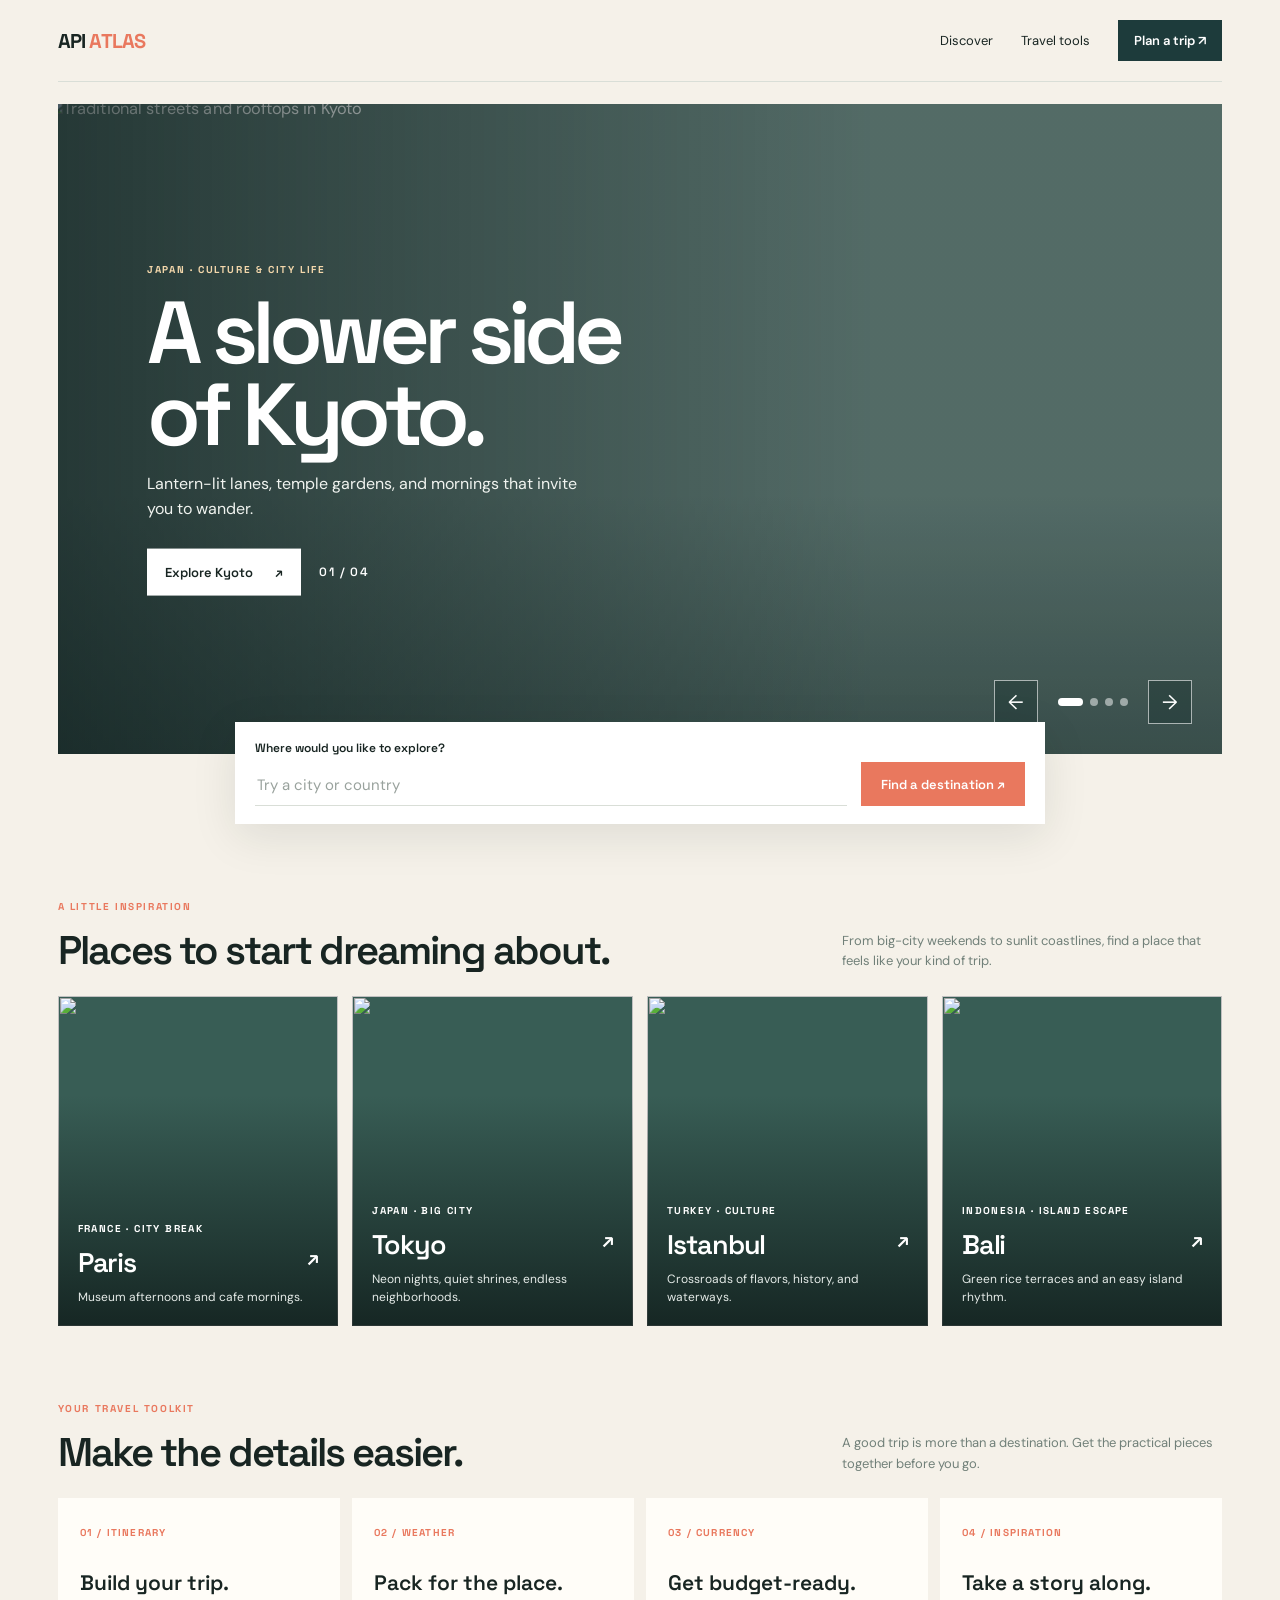
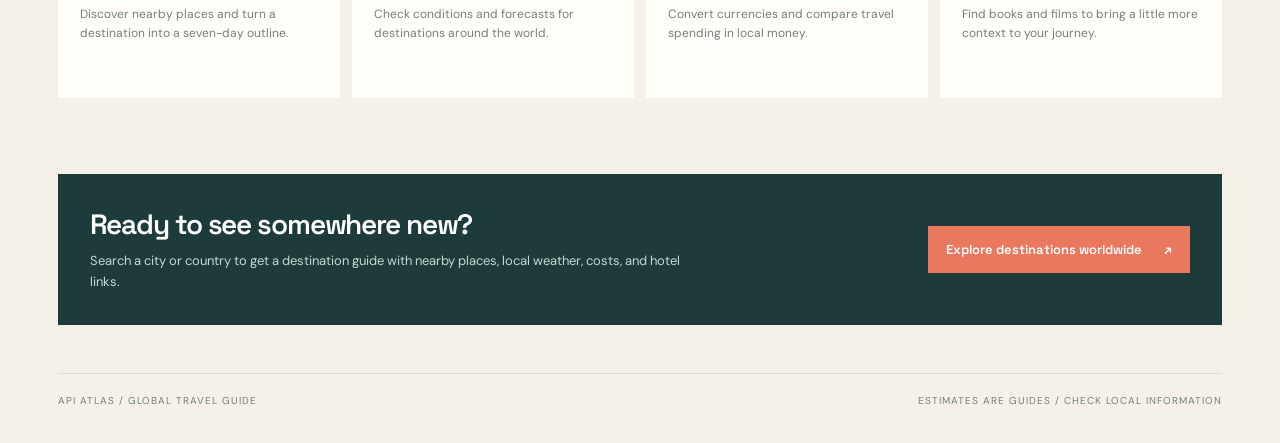
==== commit c9686c78: "feat: pre-fill destination input from URL and submit form if valid" ====
--- a/index.html
+++ b/index.html
@@ -3,179 +3,246 @@
  <head>
   <meta charset="utf-8"/>
   <meta content="width=device-width, initial-scale=1.0" name="viewport"/>
-  <meta name="description" content="Plan trips around the world with destination research, local weather, currency tools, and travel inspiration."/>
-  <title>API Atlas / Global Travel Tools</title>
+  <meta name="description" content="Discover destinations around the world, build a trip itinerary, check the weather, and prepare your travel budget with API Atlas."/>
+  <meta name="theme-color" content="#f5f1e9"/>
+  <title>API Atlas | Discover your next destination</title>
   <link href="https://fonts.googleapis.com" rel="preconnect"/>
   <link crossorigin="" href="https://fonts.gstatic.com" rel="preconnect"/>
   <link href="https://fonts.googleapis.com/css2?family=DM+Sans:wght@400;500;600;700&amp;family=Space+Grotesk:wght@500;600;700&amp;display=swap" rel="stylesheet"/>
   <style>
    *{box-sizing:border-box}
    :root{--ink:#182522;--muted:#718079;--paper:#f5f1e9;--line:#d9ded7;--sea:#b9d9d4;--coral:#e9785e;--sun:#f0cf72;--night:#1d3b3b}
+   html{scroll-behavior:smooth}
    body{margin:0;background:var(--paper);color:var(--ink);font-family:'DM Sans',sans-serif}
-   .hub{max-width:1220px;margin:auto;padding:26px 5vw 34px}
-   .top{display:flex;justify-content:space-between;align-items:center;border-bottom:1px solid var(--line);padding-bottom:20px}
-   .logo{font:700 19px 'Space Grotesk';letter-spacing:.02em;color:var(--ink);text-decoration:none}
+   a{color:inherit}
+   button,input{font:inherit}
+   .hub{max-width:1440px;margin:auto;padding:0 4.5vw 36px}
+   .top{height:82px;display:flex;justify-content:space-between;align-items:center;border-bottom:1px solid var(--line)}
+   .logo{font:700 20px 'Space Grotesk';letter-spacing:-.04em;text-decoration:none}
    .logo span{color:var(--coral)}
-   .tag{font-size:10px;letter-spacing:.15em;color:var(--muted)}
-   .hero{min-height:570px;padding:76px 0 70px;display:grid;grid-template-columns:1fr 1fr;gap:8vw;align-items:center}
-   .hero-copy{align-self:center}
-   .eyebrow{font-size:10px;letter-spacing:.16em;color:var(--coral);font-weight:700;margin:0 0 15px}
-   .hero h1{font:600 clamp(58px,8.5vw,112px)/.86 'Space Grotesk';letter-spacing:-.07em;margin:0 0 25px}
-   .hero h1 em{font-style:normal;color:#487d79}
-   .hero-copy>p:last-of-type{color:var(--muted);font-size:17px;line-height:1.6;max-width:440px}
-   .primary-link{display:inline-flex;align-items:center;gap:18px;margin-top:12px;padding:15px 18px;background:var(--night);color:white;text-decoration:none;font:600 13px 'Space Grotesk'}
-   .primary-link:hover{background:#487d79}
-   .hero-visual{min-height:470px;padding:28px;display:flex;flex-direction:column;justify-content:space-between;color:white;background:radial-gradient(ellipse at 70% 22%,#f0cf72 0 9%,transparent 9.5%),linear-gradient(145deg,#8ebdb2 0 34%,#487d79 34% 64%,#1d3b3b 64%);position:relative;overflow:hidden}
-   .hero-visual:before,.hero-visual:after{content:"";position:absolute;left:-10%;width:125%;height:34%;border-radius:50%;background:#c9e0d5;transform:rotate(-12deg)}
-   .hero-visual:before{bottom:22%;opacity:.8}
-   .hero-visual:after{bottom:7%;background:#b9d9d4;opacity:.85}
-   .visual-top,.visual-bottom{position:relative;z-index:1;display:flex;justify-content:space-between;align-items:start}
-   .visual-top span,.visual-bottom span{font-size:10px;letter-spacing:.13em}
-   .visual-bottom{align-items:end}
-   .visual-bottom h2{font:600 34px/1 'Space Grotesk';margin:0 0 8px}
-   .visual-bottom p{font-size:12px;margin:0;color:#e3efea}
-   .visual-bottom a{color:var(--ink);background:white;padding:13px 16px;text-decoration:none;font:600 12px 'Space Grotesk'}
-   .section{border-top:1px solid var(--line);padding:32px 0 0;margin-top:10px}
-   .section-heading{display:flex;justify-content:space-between;align-items:end;margin-bottom:26px}
-   .section-heading h2{font:600 34px 'Space Grotesk';margin:0}
-   .section-note{color:var(--muted);font-size:13px;max-width:360px;line-height:1.5}
-   .apps{display:grid;grid-template-columns:repeat(4,1fr);gap:12px}
-   .app{min-height:245px;padding:25px;display:flex;flex-direction:column;justify-content:space-between;text-decoration:none;color:var(--ink);transition:transform .25s}
-   .app:hover{transform:translateY(-5px)}
-   .app:nth-child(1){background:var(--sea)}
-   .app:nth-child(2){background:var(--sun)}
-   .app:nth-child(3){background:#d8e4df}
-   .app:nth-child(4){background:#e9b7a0}
-   .app small{font:700 10px 'Space Grotesk';letter-spacing:.12em}
-   .app h3{font:600 25px/1 'Space Grotesk';margin:22px 0 10px}
-   .app p{font-size:12px;color:#526a63;line-height:1.55;margin:0}
-   .arrow{font-size:26px;align-self:end;color:var(--coral)}
-   .feature-grid{display:grid;grid-template-columns:repeat(3,1fr);gap:12px}
-   .feature{min-height:190px;padding:24px;background:#fffdf8}
-   .feature small{font:700 10px 'Space Grotesk';letter-spacing:.12em;color:var(--coral)}
-   .feature h3{font:600 22px 'Space Grotesk';margin:18px 0 9px}
-   .feature p{color:var(--muted);font-size:13px;line-height:1.6;margin:0}
-   .booking{display:flex;justify-content:space-between;align-items:center;gap:30px;background:var(--night);color:white;padding:30px}
-   .booking h2{font:600 28px 'Space Grotesk';margin:0 0 8px}
-   .booking p{font-size:13px;margin:0;color:#c5d8d1;line-height:1.6}
-   .booking .primary-link{margin:0;background:var(--coral);white-space:nowrap}
-   footer{margin-top:70px;padding-top:20px;border-top:1px solid var(--line);color:var(--muted);font-size:10px;letter-spacing:.1em;display:flex;justify-content:space-between}
-   @media(max-width:900px){.apps{grid-template-columns:repeat(2,1fr)}}
-   @media(max-width:780px){.hub{padding:18px 22px}.tag{display:none}.hero{grid-template-columns:1fr;padding:58px 0 50px;gap:35px;min-height:auto}.hero-visual{min-height:410px}.feature-grid{grid-template-columns:1fr}.booking{display:block}.booking .primary-link{margin-top:20px}.section-heading{display:block}.section-note{margin-top:12px}footer{gap:15px;line-height:1.5}}
-   @media(max-width:480px){.apps{grid-template-columns:1fr}.hero-visual{min-height:370px;padding:20px}.visual-bottom{display:block}.visual-bottom a{display:inline-block;margin-top:20px}.hero h1{font-size:clamp(54px,16vw,76px)}}
-   @media(prefers-reduced-motion:reduce){*,*::before,*::after{scroll-behavior:auto!important;transition:none!important}}
+   .top-nav{display:flex;align-items:center;gap:28px}
+   .top-nav a{font-size:13px;text-decoration:none}
+   .top-nav a:hover{color:var(--coral)}
+   .top-nav .nav-cta{padding:12px 16px;background:var(--night);color:white;font-weight:600}
+   .hero{position:relative;margin:22px 0 0}
+   .hero-frame{height:min(68vw,650px);min-height:450px;position:relative;overflow:hidden;background:#5e7772;color:white}
+   .hero-frame:after{position:absolute;inset:0;background:linear-gradient(90deg,rgba(8,24,23,.66),rgba(8,24,23,.13) 70%),linear-gradient(0deg,rgba(8,24,23,.35),transparent 40%);content:""}
+   .hero-image{position:absolute;inset:0;width:100%;height:100%;object-fit:cover;transition:opacity .45s ease,transform 7s linear;transform:scale(1.02)}
+   .hero-image.is-changing{opacity:.35;transform:scale(1)}
+   .hero-copy{position:absolute;z-index:1;left:clamp(26px,7vw,100px);top:50%;width:min(580px,72%);transform:translateY(-50%)}
+   .eyebrow{margin:0 0 16px;color:var(--coral);font:700 10px 'Space Grotesk';letter-spacing:.16em}
+   .hero-copy .eyebrow{color:#f3d7ab}
+   .hero-copy h1{max-width:650px;margin:0 0 15px;font:600 clamp(48px,7vw,88px)/.93 'Space Grotesk';letter-spacing:-.07em}
+   .hero-copy p:not(.eyebrow){max-width:440px;margin:0;color:#f0f3ef;font-size:16px;line-height:1.6}
+   .hero-actions{display:flex;align-items:center;gap:18px;margin-top:27px}
+   .hero-link{display:inline-flex;align-items:center;gap:22px;padding:15px 18px;background:white;color:var(--ink);text-decoration:none;font:600 13px 'Space Grotesk'}
+   .hero-link:hover{background:var(--sun)}
+   .hero-count{font:600 12px 'Space Grotesk';letter-spacing:.12em}
+   .carousel-controls{position:absolute;z-index:2;right:30px;bottom:30px;display:flex;align-items:center;gap:10px}
+   .carousel-button{width:44px;height:44px;border:1px solid #ffffff99;background:#18312e66;color:white;font-size:20px;cursor:pointer}
+   .carousel-button:hover{background:white;color:var(--ink)}
+   .carousel-dots{display:flex;gap:7px;margin:0 10px}
+   .carousel-dot{width:8px;height:8px;padding:0;border:0;border-radius:50%;background:#ffffff80;cursor:pointer}
+   .carousel-dot[aria-current="true"]{width:25px;border-radius:6px;background:white}
+   .search-wrap{position:relative;z-index:3;max-width:850px;margin:-32px auto 0;padding:0 20px}
+   .destination-search{display:flex;align-items:end;gap:14px;padding:18px 20px;background:white;box-shadow:0 12px 45px #1825221a}
+   .search-field{flex:1}
+   .search-field label{display:block;margin-bottom:8px;font:600 12px 'Space Grotesk'}
+   .search-field input{width:100%;height:42px;border:0;border-bottom:1px solid var(--line);border-radius:0;background:white;color:var(--ink);font-size:15px;outline:none}
+   .search-field input:focus{border-color:var(--dark-green,#587b6c)}
+   .search-field input::placeholder{color:#99a29d}
+   .search-submit{height:44px;padding:0 20px;border:0;background:var(--coral);color:white;font:600 13px 'Space Grotesk';cursor:pointer}
+   .search-submit:hover{background:#d7654c}
+   .section{padding-top:76px}
+   .section-heading{display:flex;justify-content:space-between;align-items:end;gap:24px;margin-bottom:24px}
+   .section-heading h2{margin:0;font:600 clamp(28px,4vw,40px)/1.08 'Space Grotesk';letter-spacing:-.05em}
+   .section-note{max-width:380px;margin:0;color:var(--muted);font-size:13px;line-height:1.6}
+   .destination-grid{display:grid;grid-template-columns:repeat(4,minmax(0,1fr));gap:14px}
+   .destination-card{position:relative;min-height:330px;overflow:hidden;color:white;text-decoration:none;background:#385d55}
+   .destination-card img{position:absolute;inset:0;width:100%;height:100%;object-fit:cover;transition:transform .5s}
+   .destination-card:after{position:absolute;inset:0;background:linear-gradient(0deg,#101d1bd9,transparent 70%);content:""}
+   .destination-card:hover img{transform:scale(1.06)}
+   .destination-info{position:absolute;z-index:1;right:20px;bottom:20px;left:20px}
+   .destination-info small{font:700 10px 'Space Grotesk';letter-spacing:.14em;text-transform:uppercase}
+   .destination-info h3{margin:8px 0;font:600 27px 'Space Grotesk';letter-spacing:-.04em}
+   .destination-info p{margin:0;color:#e5ebe8;font-size:12px;line-height:1.5}
+   .destination-info span{float:right;font-size:20px}
+   .toolkit{display:grid;grid-template-columns:repeat(4,1fr);gap:12px}
+   .tool{min-height:200px;padding:22px;background:#fffdf8;text-decoration:none;transition:transform .2s}
+   .tool:hover{transform:translateY(-4px)}
+   .tool small{font:700 10px 'Space Grotesk';letter-spacing:.12em;color:var(--coral)}
+   .tool h3{margin:28px 0 9px;font:600 21px 'Space Grotesk'}
+   .tool p{margin:0;color:var(--muted);font-size:12px;line-height:1.55}
+   .closing{display:flex;align-items:center;justify-content:space-between;gap:28px;margin-top:76px;padding:32px;background:var(--night);color:white}
+   .closing h2{margin:0 0 9px;font:600 28px 'Space Grotesk';letter-spacing:-.04em}
+   .closing p{max-width:610px;margin:0;color:#c5d8d1;font-size:13px;line-height:1.6}
+   .closing .hero-link{flex-shrink:0;background:var(--coral);color:white}
+   .closing .hero-link:hover{background:#d7654c}
+   footer{display:flex;justify-content:space-between;gap:14px;margin-top:48px;padding-top:20px;border-top:1px solid var(--line);color:var(--muted);font-size:10px;letter-spacing:.1em}
+   @media(max-width:900px){.destination-grid{grid-template-columns:repeat(2,minmax(0,1fr))}.toolkit{grid-template-columns:repeat(2,1fr)}}
+   @media(max-width:650px){.hub{padding:0 18px 26px}.top{height:70px}.top-nav{gap:12px}.top-nav a:not(.nav-cta){display:none}.hero{margin-top:14px}.hero-frame{height:590px;min-height:0}.hero-copy{left:25px;top:43%;width:calc(100% - 50px)}.hero-copy h1{font-size:clamp(46px,12vw,70px)}.hero-copy p:not(.eyebrow){font-size:14px}.carousel-controls{right:18px;bottom:20px}.search-wrap{margin-top:-15px;padding:0 10px}.destination-search{display:grid;grid-template-columns:1fr;padding:16px}.search-submit{width:100%}.section{padding-top:56px}.section-heading{display:block}.section-note{margin-top:12px}.destination-grid{gap:9px}.destination-card{min-height:260px}.destination-info{right:13px;bottom:14px;left:13px}.destination-info h3{font-size:22px}.destination-info p{font-size:11px}.tool{min-height:180px;padding:17px}.tool h3{margin-top:22px;font-size:18px}.closing{display:block;margin-top:56px;padding:24px}.closing .hero-link{margin-top:20px}footer{flex-direction:column;line-height:1.5}}
+   @media(max-width:390px){.destination-grid,.toolkit{grid-template-columns:1fr}.destination-card{min-height:300px}.carousel-dots{margin:0 3px}}
+   @media(prefers-reduced-motion:reduce){html{scroll-behavior:auto}.hero-image,.destination-card img,.tool{transition:none}}
   </style>
  </head>
  <body>
   <main class="hub">
    <header class="top">
     <a class="logo" href="./">API <span>ATLAS</span></a>
-    <span class="tag">TRAVEL TOOLS FOR EVERYWHERE</span>
+    <nav class="top-nav" aria-label="Main navigation">
+     <a href="#destinations">Discover</a>
+     <a href="#travel-tools">Travel tools</a>
+     <a class="nav-cta" href="trip-planner/">Plan a trip ↗</a>
+    </nav>
    </header>
-   <section class="hero">
-    <div class="hero-copy">
-     <p class="eyebrow">GO FURTHER, PLAN SMARTER</p>
-     <h1>Find your<br/><em>next destination.</em></h1>
-     <p>One place to explore destinations, map out your days, check local weather, and get ready for the journey ahead.</p>
-     <a class="primary-link" href="trip-planner/">Plan a trip anywhere <span aria-hidden="true">↗</span></a>
-    </div>
-    <div class="hero-visual" aria-hidden="true">
-     <div class="visual-top">
-      <span>YOUR NEXT JOURNEY</span>
-      <span>ANYWHERE / WORLDWIDE</span>
-     </div>
-     <div class="visual-bottom">
-      <div>
-       <h2>Out there.</h2>
-       <p>New places, made easier to explore.</p>
+   <section class="hero" aria-label="Featured destinations">
+    <div class="hero-frame">
+     <img class="hero-image" id="hero-image" src="https://images.unsplash.com/photo-1493976040374-85c8e12f0c0e?auto=format&amp;fit=crop&amp;w=2000&amp;q=85" alt="Traditional streets and rooftops in Kyoto"/>
+     <div class="hero-copy" aria-live="polite">
+      <p class="eyebrow" id="hero-eyebrow">JAPAN · CULTURE &amp; CITY LIFE</p>
+      <h1 id="hero-title">A slower side<br/>of Kyoto.</h1>
+      <p id="hero-description">Lantern-lit lanes, temple gardens, and mornings that invite you to wander.</p>
+      <div class="hero-actions">
+       <a class="hero-link" id="hero-link" href="trip-planner/?destination=Kyoto%2C%20Japan">Explore Kyoto <span aria-hidden="true">↗</span></a>
+       <span class="hero-count" id="hero-count">01 / 04</span>
       </div>
-      <a href="trip-planner/">Start planning ↗</a>
-     </div>
-    </div>
-   </section>
-   <section class="section">
+     </div>
+     <div class="carousel-controls" aria-label="Featured destination controls">
+      <button class="carousel-button" id="previous-slide" type="button" aria-label="Previous destination">←</button>
+      <div class="carousel-dots" id="carousel-dots" aria-label="Choose a destination"></div>
+      <button class="carousel-button" id="next-slide" type="button" aria-label="Next destination">→</button>
+     </div>
+    </div>
+    <div class="search-wrap">
+     <form class="destination-search" id="destination-search">
+      <div class="search-field">
+       <label for="destination-query">Where would you like to explore?</label>
+       <input id="destination-query" name="destination" placeholder="Try a city or country" required autocomplete="off"/>
+      </div>
+      <button class="search-submit" type="submit">Find a destination ↗</button>
+     </form>
+    </div>
+   </section>
+   <section class="section" id="destinations">
+    <div class="section-heading">
+     <div>
+      <p class="eyebrow">A LITTLE INSPIRATION</p>
+      <h2>Places to start dreaming about.</h2>
+     </div>
+     <p class="section-note">From big-city weekends to sunlit coastlines, find a place that feels like your kind of trip.</p>
+    </div>
+    <div class="destination-grid">
+     <a class="destination-card" href="trip-planner/?destination=Paris%2C%20France">
+      <img src="https://images.unsplash.com/photo-1502602898657-3e91760cbb34?auto=format&amp;fit=crop&amp;w=800&amp;q=80" alt="" loading="lazy"/>
+      <div class="destination-info"><small>FRANCE · CITY BREAK</small><h3>Paris <span aria-hidden="true">↗</span></h3><p>Museum afternoons and cafe mornings.</p></div>
+     </a>
+     <a class="destination-card" href="trip-planner/?destination=Tokyo%2C%20Japan">
+      <img src="https://images.unsplash.com/photo-1536098561742-ca998e48cbcc?auto=format&amp;fit=crop&amp;w=800&amp;q=80" alt="" loading="lazy"/>
+      <div class="destination-info"><small>JAPAN · BIG CITY</small><h3>Tokyo <span aria-hidden="true">↗</span></h3><p>Neon nights, quiet shrines, endless neighborhoods.</p></div>
+     </a>
+     <a class="destination-card" href="trip-planner/?destination=Istanbul%2C%20Turkey">
+      <img src="https://images.unsplash.com/photo-1524231757912-21f4fe3a7200?auto=format&amp;fit=crop&amp;w=800&amp;q=80" alt="" loading="lazy"/>
+      <div class="destination-info"><small>TURKEY · CULTURE</small><h3>Istanbul <span aria-hidden="true">↗</span></h3><p>Crossroads of flavors, history, and waterways.</p></div>
+     </a>
+     <a class="destination-card" href="trip-planner/?destination=Bali%2C%20Indonesia">
+      <img src="https://images.unsplash.com/photo-1537996194471-e657df975ab4?auto=format&amp;fit=crop&amp;w=800&amp;q=80" alt="" loading="lazy"/>
+      <div class="destination-info"><small>INDONESIA · ISLAND ESCAPE</small><h3>Bali <span aria-hidden="true">↗</span></h3><p>Green rice terraces and an easy island rhythm.</p></div>
+     </a>
+    </div>
+   </section>
+   <section class="section" id="travel-tools">
     <div class="section-heading">
      <div>
       <p class="eyebrow">YOUR TRAVEL TOOLKIT</p>
-      <h2>Plan the whole journey.</h2>
-     </div>
-     <p class="section-note">Start with any city or country, then use practical tools to prepare for wherever you are going.</p>
-    </div>
-    <div class="apps">
-     <a class="app" href="trip-planner/">
-      <div>
-       <small>01 / DESTINATIONS</small>
-       <h3>Build your trip.</h3>
-       <p>Explore cities worldwide and shape a seven-day plan around places to see.</p>
-      </div>
-      <span class="arrow" aria-hidden="true">↗</span>
-     </a>
-     <a class="app" href="weather-travel/">
-      <div>
-       <small>02 / LOCAL WEATHER</small>
-       <h3>Pack for the place.</h3>
-       <p>Check conditions and forecasts for destinations around the world.</p>
-      </div>
-      <span class="arrow" aria-hidden="true">↗</span>
-     </a>
-     <a class="app" href="currency-converter/">
-      <div>
-       <small>03 / TRAVEL MONEY</small>
-       <h3>Know your budget.</h3>
-       <p>Convert currencies and compare amounts before you spend.</p>
-      </div>
-      <span class="arrow" aria-hidden="true">↗</span>
-     </a>
-     <a class="app" href="media-library/">
-      <div>
-       <small>04 / INSPIRATION</small>
-       <h3>Take a story along.</h3>
-       <p>Find books and films to bring a little more context to your trip.</p>
-      </div>
-      <span class="arrow" aria-hidden="true">↗</span>
-     </a>
-    </div>
-   </section>
-   <section class="section">
-    <div class="section-heading">
-     <div>
-      <p class="eyebrow">A GOOD PLACE TO BEGIN</p>
-      <h2>Make room for the details.</h2>
-     </div>
-     <p class="section-note">Every destination is different. Build a plan that starts with your chosen place, not a one-size-fits-all route.</p>
-    </div>
-    <div class="feature-grid">
-     <article class="feature">
-      <small>01 / FIND YOUR BASE</small>
-      <h3>Choose a city or country.</h3>
-      <p>Search for a destination anywhere in the world and discover places to start exploring.</p>
-     </article>
-     <article class="feature">
-      <small>02 / CHECK BEFORE YOU GO</small>
-      <h3>Prepare for local conditions.</h3>
-      <p>Review the forecast, think about the season, and check local transport and entry guidance.</p>
-     </article>
-     <article class="feature">
-      <small>03 / KEEP PLANS FLEXIBLE</small>
-      <h3>Make the route your own.</h3>
-      <p>Use estimates as a starting point, leave room to wander, and confirm details with local sources.</p>
-     </article>
-    </div>
-   </section>
-   <section class="section">
-    <div class="booking">
-     <div>
-      <h2>Where will you go next?</h2>
-      <p>Enter a city or country to get a destination guide with places to visit, weather, local costs, and hotel links.</p>
-     </div>
-     <a class="primary-link" href="trip-planner/">Explore destinations worldwide <span aria-hidden="true">↗</span></a>
-    </div>
+      <h2>Make the details easier.</h2>
+     </div>
+     <p class="section-note">A good trip is more than a destination. Get the practical pieces together before you go.</p>
+    </div>
+    <div class="toolkit">
+     <a class="tool" href="trip-planner/"><small>01 / ITINERARY</small><h3>Build your trip.</h3><p>Discover nearby places and turn a destination into a seven-day outline.</p></a>
+     <a class="tool" href="weather-travel/"><small>02 / WEATHER</small><h3>Pack for the place.</h3><p>Check conditions and forecasts for destinations around the world.</p></a>
+     <a class="tool" href="currency-converter/"><small>03 / CURRENCY</small><h3>Get budget-ready.</h3><p>Convert currencies and compare travel spending in local money.</p></a>
+     <a class="tool" href="media-library/"><small>04 / INSPIRATION</small><h3>Take a story along.</h3><p>Find books and films to bring a little more context to your journey.</p></a>
+    </div>
+   </section>
+   <section class="closing">
+    <div>
+     <h2>Ready to see somewhere new?</h2>
+     <p>Search a city or country to get a destination guide with nearby places, local weather, costs, and hotel links.</p>
+    </div>
+    <a class="hero-link" href="trip-planner/">Explore destinations worldwide <span aria-hidden="true">↗</span></a>
    </section>
    <footer>
-    <span>API ATLAS / GLOBAL TRAVEL TOOLS</span>
+    <span>API ATLAS / GLOBAL TRAVEL GUIDE</span>
     <span>ESTIMATES ARE GUIDES / CHECK LOCAL INFORMATION</span>
    </footer>
   </main>
-  <script defer src="animations.js"></script>
+  <script>
+   const slides = [
+    { destination: 'Kyoto, Japan', region: 'JAPAN · CULTURE & CITY LIFE', title: 'A slower side<br/>of Kyoto.', description: 'Lantern-lit lanes, temple gardens, and mornings that invite you to wander.', photo: 'photo-1493976040374-85c8e12f0c0e', alt: 'Traditional streets and rooftops in Kyoto' },
+    { destination: 'Paris, France', region: 'FRANCE · ART & CITY LIFE', title: 'Let Paris<br/>set the pace.', description: 'Long lunches, river walks, and one more turn down a beautiful street.', photo: 'photo-1502602898657-3e91760cbb34', alt: 'Paris rooftops and the Eiffel Tower' },
+    { destination: 'Istanbul, Turkey', region: 'TURKEY · HISTORY & FLAVOR', title: 'Meet between<br/>two continents.', description: 'Take the ferry, follow the call to prayer, and make time for another tea.', photo: 'photo-1524231757912-21f4fe3a7200', alt: 'Istanbul skyline above the Bosphorus' },
+    { destination: 'Bali, Indonesia', region: 'INDONESIA · ISLAND & NATURE', title: 'Find your<br/>island rhythm.', description: 'Wake up among rice terraces, find a waterfall, and let the day unfold.', photo: 'photo-1537996194471-e657df975ab4', alt: 'Lush tropical landscape in Bali' }
+   ];
+   const image = document.getElementById('hero-image');
+   const eyebrow = document.getElementById('hero-eyebrow');
+   const title = document.getElementById('hero-title');
+   const description = document.getElementById('hero-description');
+   const destinationLink = document.getElementById('hero-link');
+   const count = document.getElementById('hero-count');
+   const dots = document.getElementById('carousel-dots');
+   const reducedMotion = window.matchMedia('(prefers-reduced-motion: reduce)').matches;
+   let activeSlide = 0;
+   let rotateTimer;
+
+   function showSlide(index) {
+    activeSlide = (index + slides.length) % slides.length;
+    const slide = slides[activeSlide];
+    image.classList.add('is-changing');
+    window.setTimeout(() => {
+     image.src = `https://images.unsplash.com/${slide.photo}?auto=format&fit=crop&w=2000&q=85`;
+     image.alt = slide.alt;
+     eyebrow.textContent = slide.region;
+     title.innerHTML = slide.title;
+     description.textContent = slide.description;
+     destinationLink.href = `trip-planner/?destination=${encodeURIComponent(slide.destination)}`;
+     destinationLink.innerHTML = `Explore ${slide.destination.split(',')[0]} <span aria-hidden="true">↗</span>`;
+     count.textContent = `${String(activeSlide + 1).padStart(2, '0')} / ${String(slides.length).padStart(2, '0')}`;
+     dots.querySelectorAll('button').forEach((dot, dotIndex) => {
+      dot.setAttribute('aria-current', String(dotIndex === activeSlide));
+     });
+     image.classList.remove('is-changing');
+    }, reducedMotion ? 0 : 220);
+    restartRotation();
+   }
+
+   function restartRotation() {
+    window.clearInterval(rotateTimer);
+    if (!reducedMotion && !document.hidden) {
+     rotateTimer = window.setInterval(() => showSlide(activeSlide + 1), 6500);
+    }
+   }
+
+   slides.forEach((slide, index) => {
+    const dot = document.createElement('button');
+    dot.className = 'carousel-dot';
+    dot.type = 'button';
+    dot.setAttribute('aria-label', `Show ${slide.destination}`);
+    dot.setAttribute('aria-current', String(index === activeSlide));
+    dot.addEventListener('click', () => showSlide(index));
+    dots.append(dot);
+   });
+   document.getElementById('previous-slide').addEventListener('click', () => showSlide(activeSlide - 1));
+   document.getElementById('next-slide').addEventListener('click', () => showSlide(activeSlide + 1));
+   document.addEventListener('visibilitychange', restartRotation);
+   restartRotation();
+
+   document.getElementById('destination-search').addEventListener('submit', (event) => {
+    event.preventDefault();
+    const destination = document.getElementById('destination-query').value.trim();
+    if (!destination) return;
+    window.location.href = `trip-planner/?destination=${encodeURIComponent(destination)}`;
+   });
+  </script>
  </body>
 </html>
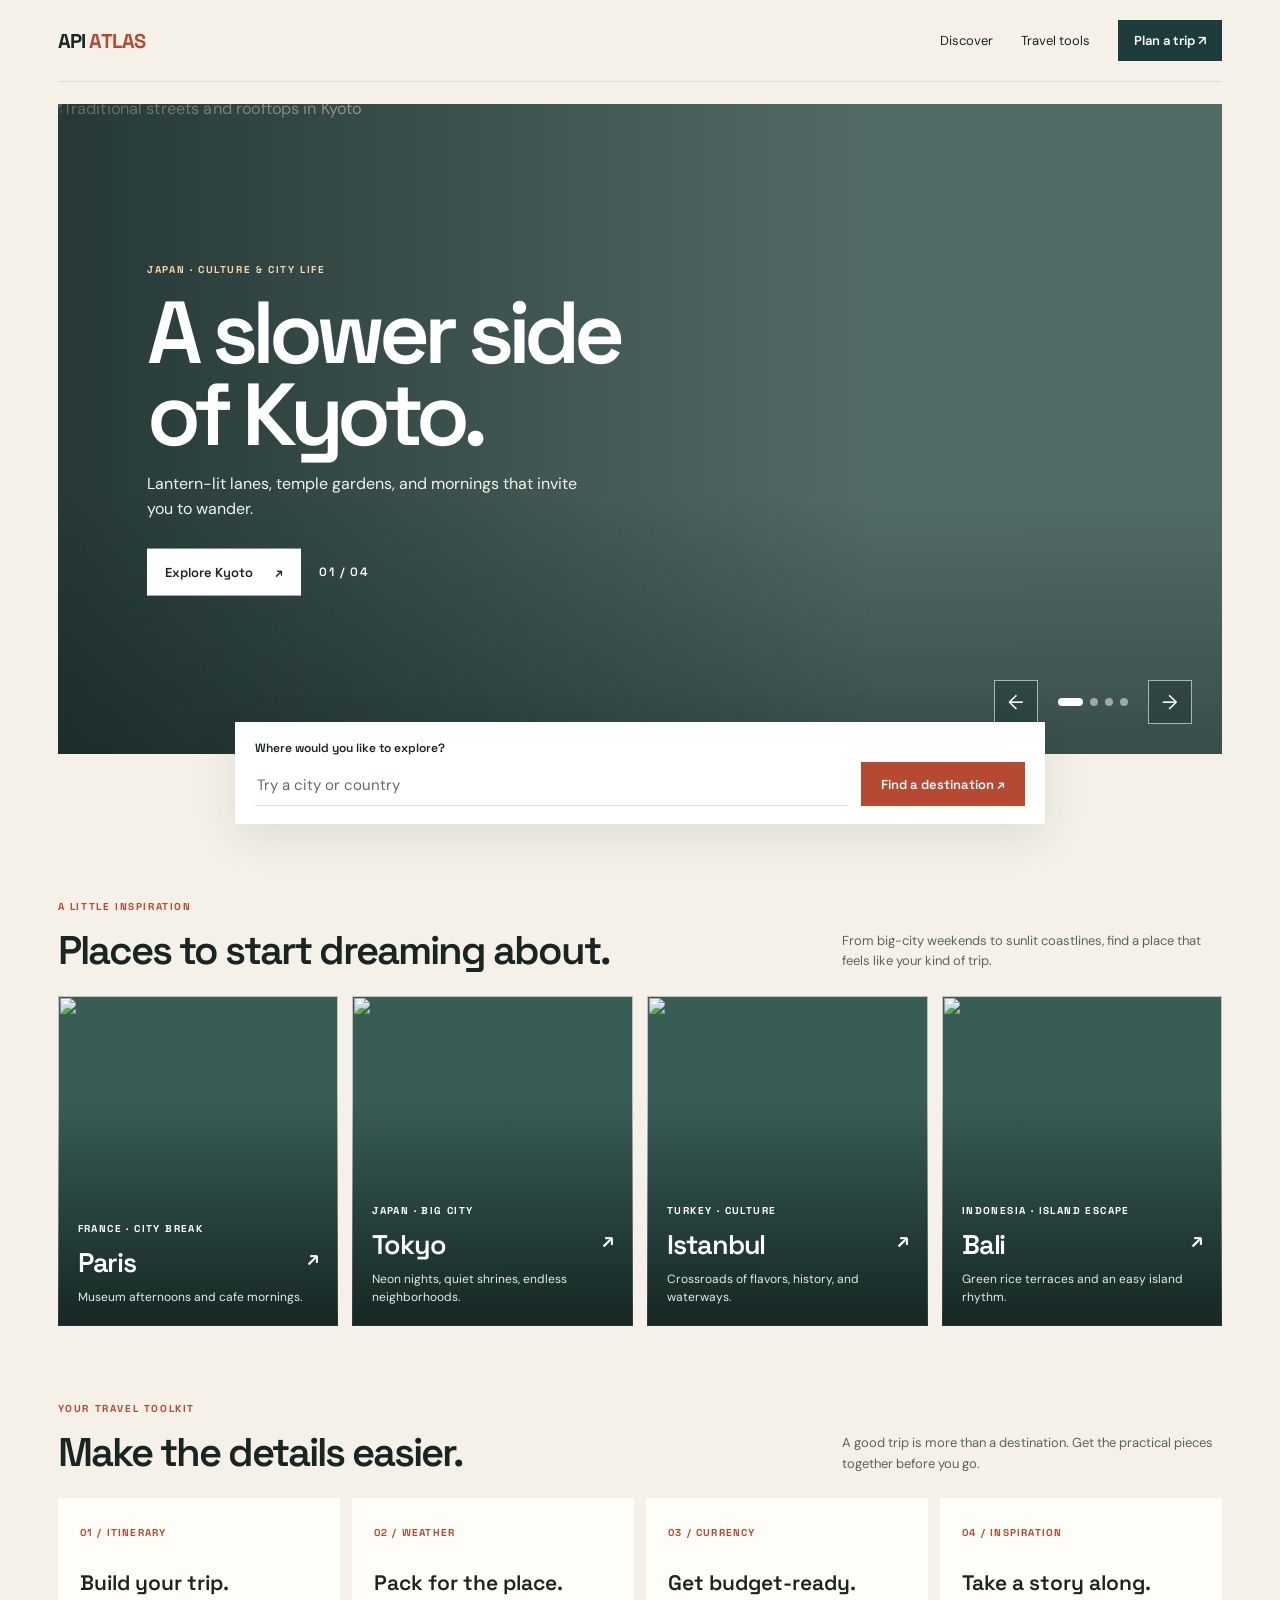
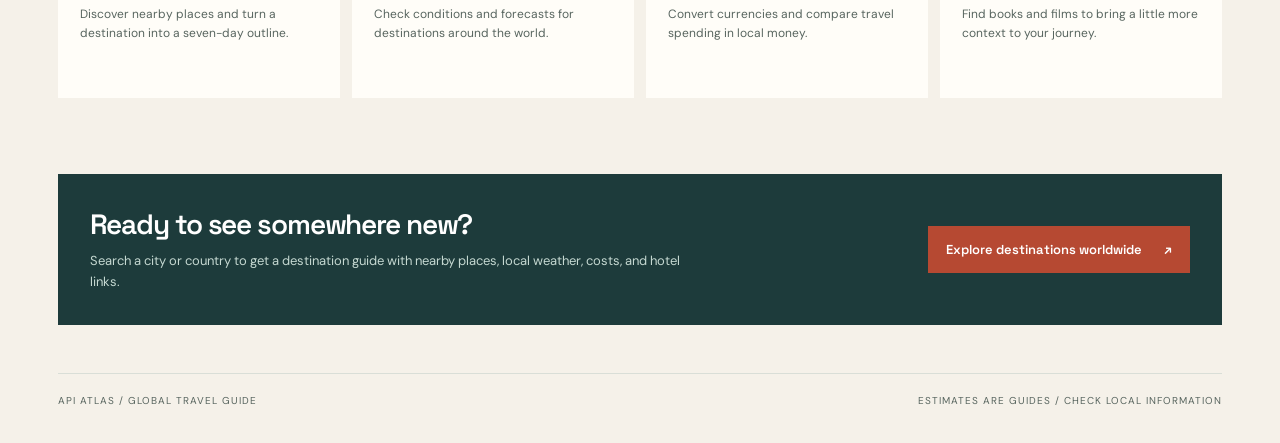
==== commit 3a1431e4: "fix: correct color variables and hover effects in CSS styles" ====
--- a/index.html
+++ b/index.html
@@ -11,7 +11,7 @@
   <link href="https://fonts.googleapis.com/css2?family=DM+Sans:wght@400;500;600;700&amp;family=Space+Grotesk:wght@500;600;700&amp;display=swap" rel="stylesheet"/>
   <style>
    *{box-sizing:border-box}
-   :root{--ink:#182522;--muted:#718079;--paper:#f5f1e9;--line:#d9ded7;--sea:#b9d9d4;--coral:#e9785e;--sun:#f0cf72;--night:#1d3b3b}
+   :root{--ink:#182522;--muted:#58655f;--paper:#f5f1e9;--line:#d9ded7;--sea:#b9d9d4;--coral:#b64932;--sun:#f0cf72;--night:#1d3b3b}
    html{scroll-behavior:smooth}
    body{margin:0;background:var(--paper);color:var(--ink);font-family:'DM Sans',sans-serif}
    a{color:inherit}
@@ -50,9 +50,9 @@
    .search-field label{display:block;margin-bottom:8px;font:600 12px 'Space Grotesk'}
    .search-field input{width:100%;height:42px;border:0;border-bottom:1px solid var(--line);border-radius:0;background:white;color:var(--ink);font-size:15px;outline:none}
    .search-field input:focus{border-color:var(--dark-green,#587b6c)}
-   .search-field input::placeholder{color:#99a29d}
+   .search-field input::placeholder{color:#626e68}
    .search-submit{height:44px;padding:0 20px;border:0;background:var(--coral);color:white;font:600 13px 'Space Grotesk';cursor:pointer}
-   .search-submit:hover{background:#d7654c}
+   .search-submit:hover{background:#a8402c}
    .section{padding-top:76px}
    .section-heading{display:flex;justify-content:space-between;align-items:end;gap:24px;margin-bottom:24px}
    .section-heading h2{margin:0;font:600 clamp(28px,4vw,40px)/1.08 'Space Grotesk';letter-spacing:-.05em}
@@ -77,7 +77,7 @@
    .closing h2{margin:0 0 9px;font:600 28px 'Space Grotesk';letter-spacing:-.04em}
    .closing p{max-width:610px;margin:0;color:#c5d8d1;font-size:13px;line-height:1.6}
    .closing .hero-link{flex-shrink:0;background:var(--coral);color:white}
-   .closing .hero-link:hover{background:#d7654c}
+   .closing .hero-link:hover{background:#a8402c}
    footer{display:flex;justify-content:space-between;gap:14px;margin-top:48px;padding-top:20px;border-top:1px solid var(--line);color:var(--muted);font-size:10px;letter-spacing:.1em}
    @media(max-width:900px){.destination-grid{grid-template-columns:repeat(2,minmax(0,1fr))}.toolkit{grid-template-columns:repeat(2,1fr)}}
    @media(max-width:650px){.hub{padding:0 18px 26px}.top{height:70px}.top-nav{gap:12px}.top-nav a:not(.nav-cta){display:none}.hero{margin-top:14px}.hero-frame{height:590px;min-height:0}.hero-copy{left:25px;top:43%;width:calc(100% - 50px)}.hero-copy h1{font-size:clamp(46px,12vw,70px)}.hero-copy p:not(.eyebrow){font-size:14px}.carousel-controls{right:18px;bottom:20px}.search-wrap{margin-top:-15px;padding:0 10px}.destination-search{display:grid;grid-template-columns:1fr;padding:16px}.search-submit{width:100%}.section{padding-top:56px}.section-heading{display:block}.section-note{margin-top:12px}.destination-grid{gap:9px}.destination-card{min-height:260px}.destination-info{right:13px;bottom:14px;left:13px}.destination-info h3{font-size:22px}.destination-info p{font-size:11px}.tool{min-height:180px;padding:17px}.tool h3{margin-top:22px;font-size:18px}.closing{display:block;margin-top:56px;padding:24px}.closing .hero-link{margin-top:20px}footer{flex-direction:column;line-height:1.5}}
@@ -103,7 +103,7 @@
       <h1 id="hero-title">A slower side<br/>of Kyoto.</h1>
       <p id="hero-description">Lantern-lit lanes, temple gardens, and mornings that invite you to wander.</p>
       <div class="hero-actions">
-       <a class="hero-link" id="hero-link" href="trip-planner/?destination=Kyoto%2C%20Japan">Explore Kyoto <span aria-hidden="true">↗</span></a>
+       <a class="hero-link" id="hero-link" href="trip-planner/index.html?destination=Kyoto%2C%20Japan">Explore Kyoto <span aria-hidden="true">↗</span></a>
        <span class="hero-count" id="hero-count">01 / 04</span>
       </div>
      </div>
@@ -132,19 +132,19 @@
      <p class="section-note">From big-city weekends to sunlit coastlines, find a place that feels like your kind of trip.</p>
     </div>
     <div class="destination-grid">
-     <a class="destination-card" href="trip-planner/?destination=Paris%2C%20France">
+     <a class="destination-card" href="trip-planner/index.html?destination=Paris%2C%20France">
       <img src="https://images.unsplash.com/photo-1502602898657-3e91760cbb34?auto=format&amp;fit=crop&amp;w=800&amp;q=80" alt="" loading="lazy"/>
       <div class="destination-info"><small>FRANCE · CITY BREAK</small><h3>Paris <span aria-hidden="true">↗</span></h3><p>Museum afternoons and cafe mornings.</p></div>
      </a>
-     <a class="destination-card" href="trip-planner/?destination=Tokyo%2C%20Japan">
+     <a class="destination-card" href="trip-planner/index.html?destination=Tokyo%2C%20Japan">
       <img src="https://images.unsplash.com/photo-1536098561742-ca998e48cbcc?auto=format&amp;fit=crop&amp;w=800&amp;q=80" alt="" loading="lazy"/>
       <div class="destination-info"><small>JAPAN · BIG CITY</small><h3>Tokyo <span aria-hidden="true">↗</span></h3><p>Neon nights, quiet shrines, endless neighborhoods.</p></div>
      </a>
-     <a class="destination-card" href="trip-planner/?destination=Istanbul%2C%20Turkey">
+     <a class="destination-card" href="trip-planner/index.html?destination=Istanbul%2C%20Turkey">
       <img src="https://images.unsplash.com/photo-1524231757912-21f4fe3a7200?auto=format&amp;fit=crop&amp;w=800&amp;q=80" alt="" loading="lazy"/>
       <div class="destination-info"><small>TURKEY · CULTURE</small><h3>Istanbul <span aria-hidden="true">↗</span></h3><p>Crossroads of flavors, history, and waterways.</p></div>
      </a>
-     <a class="destination-card" href="trip-planner/?destination=Bali%2C%20Indonesia">
+     <a class="destination-card" href="trip-planner/index.html?destination=Bali%2C%20Indonesia">
       <img src="https://images.unsplash.com/photo-1537996194471-e657df975ab4?auto=format&amp;fit=crop&amp;w=800&amp;q=80" alt="" loading="lazy"/>
       <div class="destination-info"><small>INDONESIA · ISLAND ESCAPE</small><h3>Bali <span aria-hidden="true">↗</span></h3><p>Green rice terraces and an easy island rhythm.</p></div>
      </a>
@@ -205,7 +205,7 @@
      eyebrow.textContent = slide.region;
      title.innerHTML = slide.title;
      description.textContent = slide.description;
-     destinationLink.href = `trip-planner/?destination=${encodeURIComponent(slide.destination)}`;
+     destinationLink.href = `trip-planner/index.html?destination=${encodeURIComponent(slide.destination)}`;
      destinationLink.innerHTML = `Explore ${slide.destination.split(',')[0]} <span aria-hidden="true">↗</span>`;
      count.textContent = `${String(activeSlide + 1).padStart(2, '0')} / ${String(slides.length).padStart(2, '0')}`;
      dots.querySelectorAll('button').forEach((dot, dotIndex) => {
@@ -241,7 +241,7 @@
     event.preventDefault();
     const destination = document.getElementById('destination-query').value.trim();
     if (!destination) return;
-    window.location.href = `trip-planner/?destination=${encodeURIComponent(destination)}`;
+    window.location.href = `trip-planner/index.html?destination=${encodeURIComponent(destination)}`;
    });
   </script>
  </body>
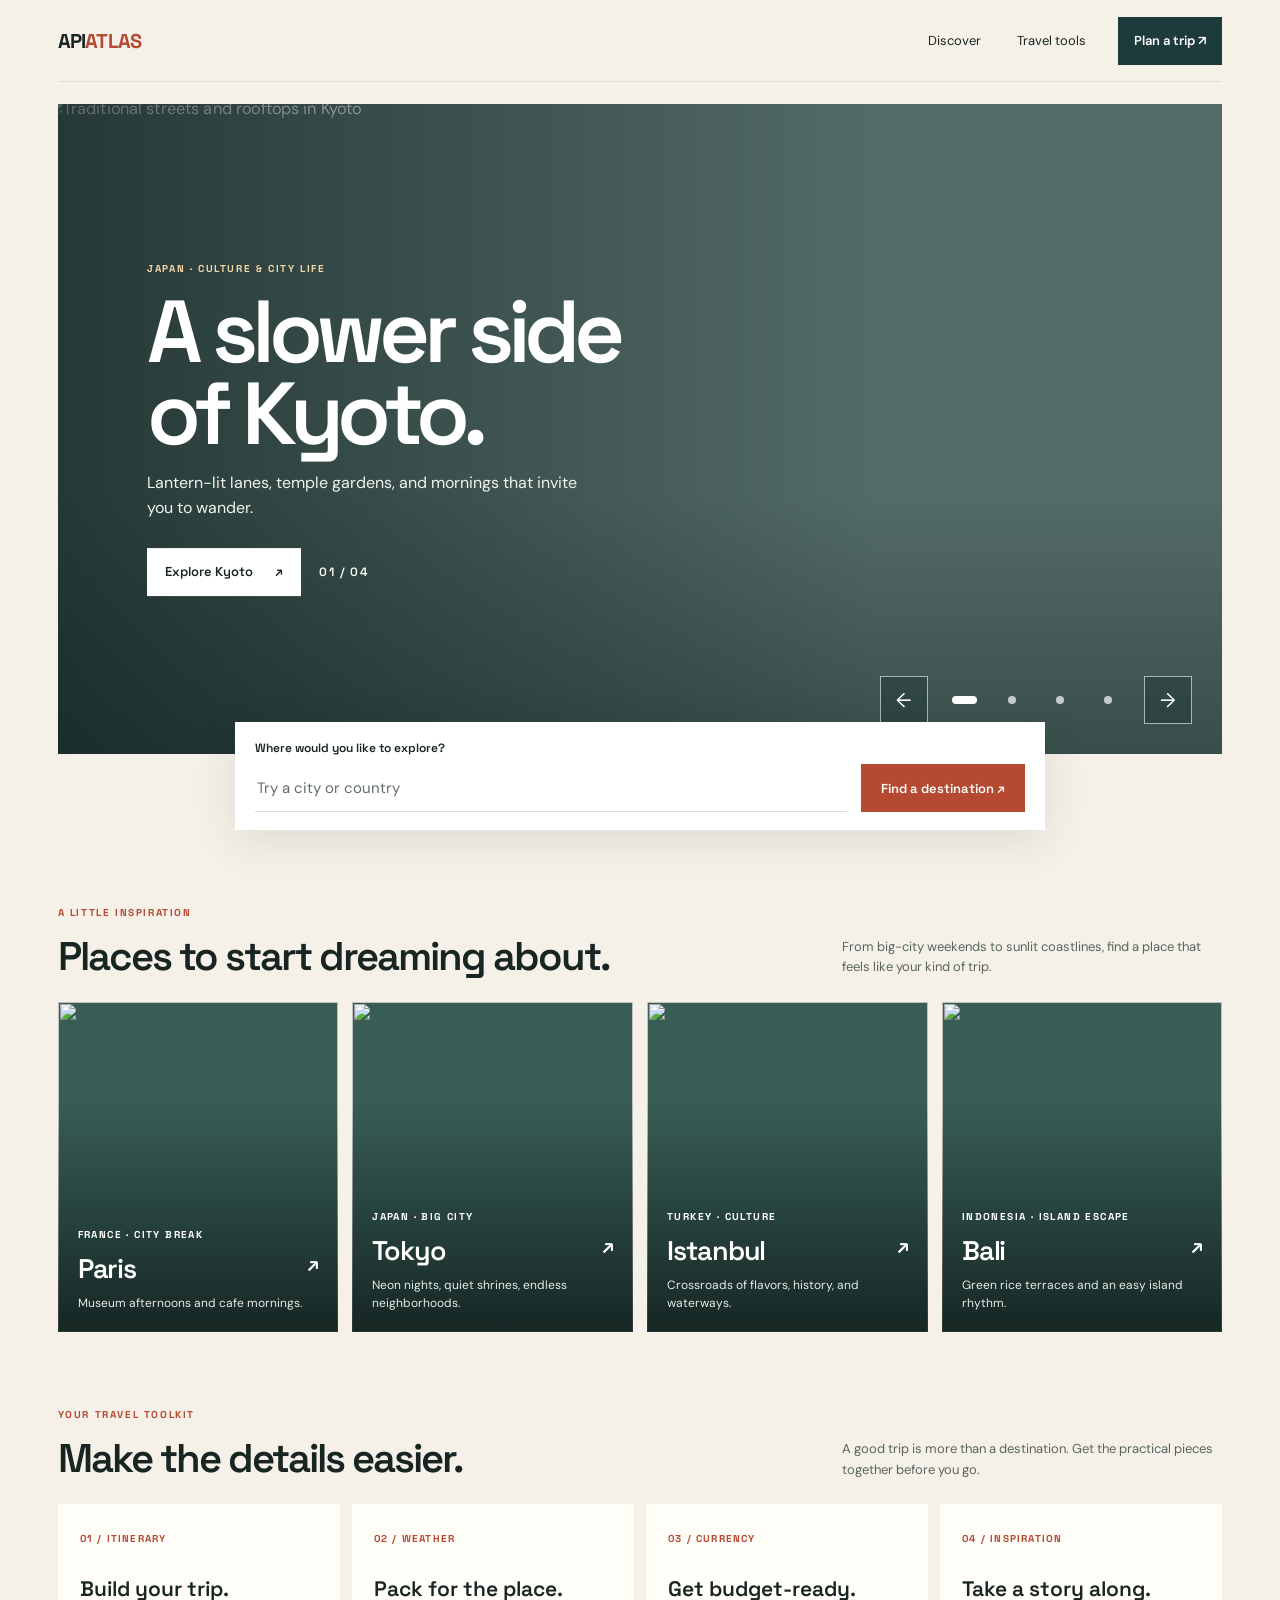
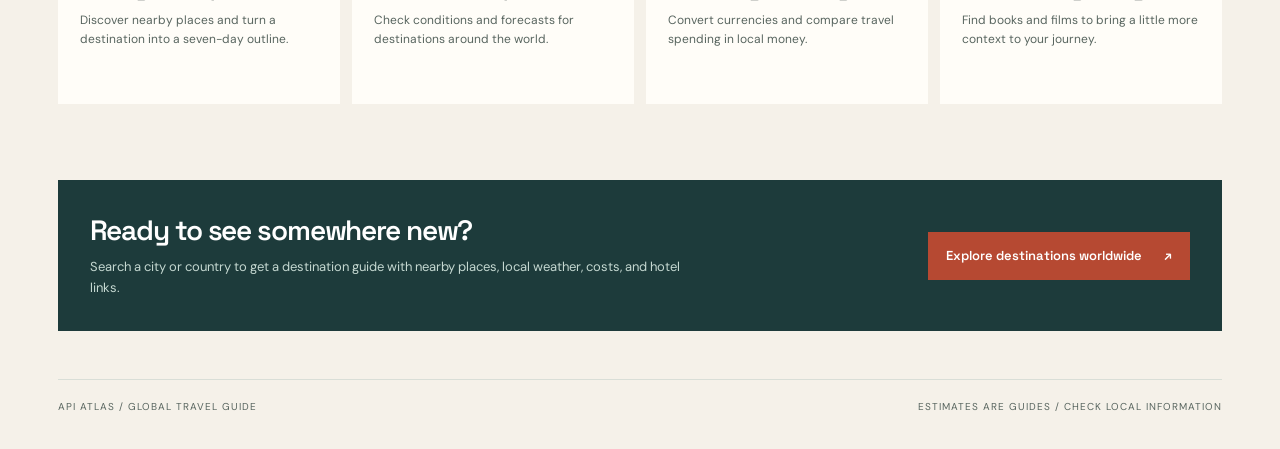
==== commit 31082e6a: "fix: improve accessibility and layout of navigation and carousel elements in index.html" ====
--- a/index.html
+++ b/index.html
@@ -18,12 +18,12 @@
    button,input{font:inherit}
    .hub{max-width:1440px;margin:auto;padding:0 4.5vw 36px}
    .top{height:82px;display:flex;justify-content:space-between;align-items:center;border-bottom:1px solid var(--line)}
-   .logo{font:700 20px 'Space Grotesk';letter-spacing:-.04em;text-decoration:none}
+   .logo{display:flex;align-items:center;min-height:48px;font:700 20px 'Space Grotesk';letter-spacing:-.04em;text-decoration:none}
    .logo span{color:var(--coral)}
    .top-nav{display:flex;align-items:center;gap:28px}
-   .top-nav a{font-size:13px;text-decoration:none}
+   .top-nav a{display:flex;align-items:center;min-height:48px;padding:0 4px;font-size:13px;text-decoration:none}
    .top-nav a:hover{color:var(--coral)}
-   .top-nav .nav-cta{padding:12px 16px;background:var(--night);color:white;font-weight:600}
+   .top-nav .nav-cta{padding:0 16px;background:var(--night);color:white;font-weight:600}
    .hero{position:relative;margin:22px 0 0}
    .hero-frame{height:min(68vw,650px);min-height:450px;position:relative;overflow:hidden;background:#5e7772;color:white}
    .hero-frame:after{position:absolute;inset:0;background:linear-gradient(90deg,rgba(8,24,23,.66),rgba(8,24,23,.13) 70%),linear-gradient(0deg,rgba(8,24,23,.35),transparent 40%);content:""}
@@ -35,23 +35,24 @@
    .hero-copy h1{max-width:650px;margin:0 0 15px;font:600 clamp(48px,7vw,88px)/.93 'Space Grotesk';letter-spacing:-.07em}
    .hero-copy p:not(.eyebrow){max-width:440px;margin:0;color:#f0f3ef;font-size:16px;line-height:1.6}
    .hero-actions{display:flex;align-items:center;gap:18px;margin-top:27px}
-   .hero-link{display:inline-flex;align-items:center;gap:22px;padding:15px 18px;background:white;color:var(--ink);text-decoration:none;font:600 13px 'Space Grotesk'}
+   .hero-link{display:inline-flex;align-items:center;min-height:48px;gap:22px;padding:0 18px;background:white;color:var(--ink);text-decoration:none;font:600 13px 'Space Grotesk'}
    .hero-link:hover{background:var(--sun)}
    .hero-count{font:600 12px 'Space Grotesk';letter-spacing:.12em}
    .carousel-controls{position:absolute;z-index:2;right:30px;bottom:30px;display:flex;align-items:center;gap:10px}
-   .carousel-button{width:44px;height:44px;border:1px solid #ffffff99;background:#18312e66;color:white;font-size:20px;cursor:pointer}
+   .carousel-button{width:48px;height:48px;flex:none;border:1px solid #ffffff99;background:#18312e66;color:white;font-size:20px;cursor:pointer}
    .carousel-button:hover{background:white;color:var(--ink)}
-   .carousel-dots{display:flex;gap:7px;margin:0 10px}
-   .carousel-dot{width:8px;height:8px;padding:0;border:0;border-radius:50%;background:#ffffff80;cursor:pointer}
-   .carousel-dot[aria-current="true"]{width:25px;border-radius:6px;background:white}
+   .carousel-dots{display:flex;gap:0;margin:0 2px}
+   .carousel-dot{display:grid;place-items:center;width:48px;height:48px;flex:none;padding:0;border:0;background:transparent;cursor:pointer}
+   .carousel-dot::before{width:8px;height:8px;border-radius:50%;background:#ffffffb3;content:""}
+   .carousel-dot[aria-current="true"]::before{width:25px;border-radius:6px;background:white}
    .search-wrap{position:relative;z-index:3;max-width:850px;margin:-32px auto 0;padding:0 20px}
    .destination-search{display:flex;align-items:end;gap:14px;padding:18px 20px;background:white;box-shadow:0 12px 45px #1825221a}
    .search-field{flex:1}
    .search-field label{display:block;margin-bottom:8px;font:600 12px 'Space Grotesk'}
-   .search-field input{width:100%;height:42px;border:0;border-bottom:1px solid var(--line);border-radius:0;background:white;color:var(--ink);font-size:15px;outline:none}
+   .search-field input{width:100%;height:48px;border:0;border-bottom:1px solid var(--line);border-radius:0;background:white;color:var(--ink);font-size:15px;outline:none}
    .search-field input:focus{border-color:var(--dark-green,#587b6c)}
    .search-field input::placeholder{color:#626e68}
-   .search-submit{height:44px;padding:0 20px;border:0;background:var(--coral);color:white;font:600 13px 'Space Grotesk';cursor:pointer}
+   .search-submit{min-height:48px;padding:0 20px;border:0;background:var(--coral);color:white;font:600 13px 'Space Grotesk';cursor:pointer}
    .search-submit:hover{background:#a8402c}
    .section{padding-top:76px}
    .section-heading{display:flex;justify-content:space-between;align-items:end;gap:24px;margin-bottom:24px}
@@ -80,8 +81,9 @@
    .closing .hero-link:hover{background:#a8402c}
    footer{display:flex;justify-content:space-between;gap:14px;margin-top:48px;padding-top:20px;border-top:1px solid var(--line);color:var(--muted);font-size:10px;letter-spacing:.1em}
    @media(max-width:900px){.destination-grid{grid-template-columns:repeat(2,minmax(0,1fr))}.toolkit{grid-template-columns:repeat(2,1fr)}}
-   @media(max-width:650px){.hub{padding:0 18px 26px}.top{height:70px}.top-nav{gap:12px}.top-nav a:not(.nav-cta){display:none}.hero{margin-top:14px}.hero-frame{height:590px;min-height:0}.hero-copy{left:25px;top:43%;width:calc(100% - 50px)}.hero-copy h1{font-size:clamp(46px,12vw,70px)}.hero-copy p:not(.eyebrow){font-size:14px}.carousel-controls{right:18px;bottom:20px}.search-wrap{margin-top:-15px;padding:0 10px}.destination-search{display:grid;grid-template-columns:1fr;padding:16px}.search-submit{width:100%}.section{padding-top:56px}.section-heading{display:block}.section-note{margin-top:12px}.destination-grid{gap:9px}.destination-card{min-height:260px}.destination-info{right:13px;bottom:14px;left:13px}.destination-info h3{font-size:22px}.destination-info p{font-size:11px}.tool{min-height:180px;padding:17px}.tool h3{margin-top:22px;font-size:18px}.closing{display:block;margin-top:56px;padding:24px}.closing .hero-link{margin-top:20px}footer{flex-direction:column;line-height:1.5}}
-   @media(max-width:390px){.destination-grid,.toolkit{grid-template-columns:1fr}.destination-card{min-height:300px}.carousel-dots{margin:0 3px}}
+   @media(max-width:650px){.hub{padding:0 18px 26px}.top{height:70px}.top-nav{gap:12px}.top-nav a:not(.nav-cta){display:none}.hero{margin-top:14px}.hero-frame{height:590px;min-height:0}.hero-copy{left:25px;top:43%;width:calc(100% - 50px)}.hero-copy h1{font-size:clamp(46px,12vw,70px)}.hero-copy p:not(.eyebrow){font-size:14px}.carousel-controls{right:0;bottom:20px;left:0;justify-content:space-between;gap:0}.carousel-dots{margin:0}.search-wrap{margin-top:-15px;padding:0 10px}.destination-search{display:grid;grid-template-columns:1fr;padding:16px}.search-submit{width:100%}.section{padding-top:56px}.section-heading{display:block}.section-note{margin-top:12px}.destination-grid{gap:9px}.destination-card{min-height:260px}.destination-info{right:13px;bottom:14px;left:13px}.destination-info h3{font-size:22px}.destination-info p{font-size:11px}.tool{min-height:180px;padding:17px}.tool h3{margin-top:22px;font-size:18px}.closing{display:block;margin-top:56px;padding:24px}.closing .hero-link{margin-top:20px}footer{flex-direction:column;line-height:1.5}}
+   @media(max-width:390px){.hub{padding-right:16px;padding-left:16px}.destination-grid,.toolkit{grid-template-columns:1fr}.destination-card{min-height:300px}}
+   a:focus-visible,button:focus-visible,input:focus-visible{outline:3px solid var(--coral);outline-offset:3px}
    @media(prefers-reduced-motion:reduce){html{scroll-behavior:auto}.hero-image,.destination-card img,.tool{transition:none}}
   </style>
  </head>
@@ -107,9 +109,9 @@
        <span class="hero-count" id="hero-count">01 / 04</span>
       </div>
      </div>
-     <div class="carousel-controls" aria-label="Featured destination controls">
+     <div class="carousel-controls" role="group" aria-label="Featured destination controls">
       <button class="carousel-button" id="previous-slide" type="button" aria-label="Previous destination">←</button>
-      <div class="carousel-dots" id="carousel-dots" aria-label="Choose a destination"></div>
+      <div class="carousel-dots" id="carousel-dots" role="group" aria-label="Choose a destination"></div>
       <button class="carousel-button" id="next-slide" type="button" aria-label="Next destination">→</button>
      </div>
     </div>
